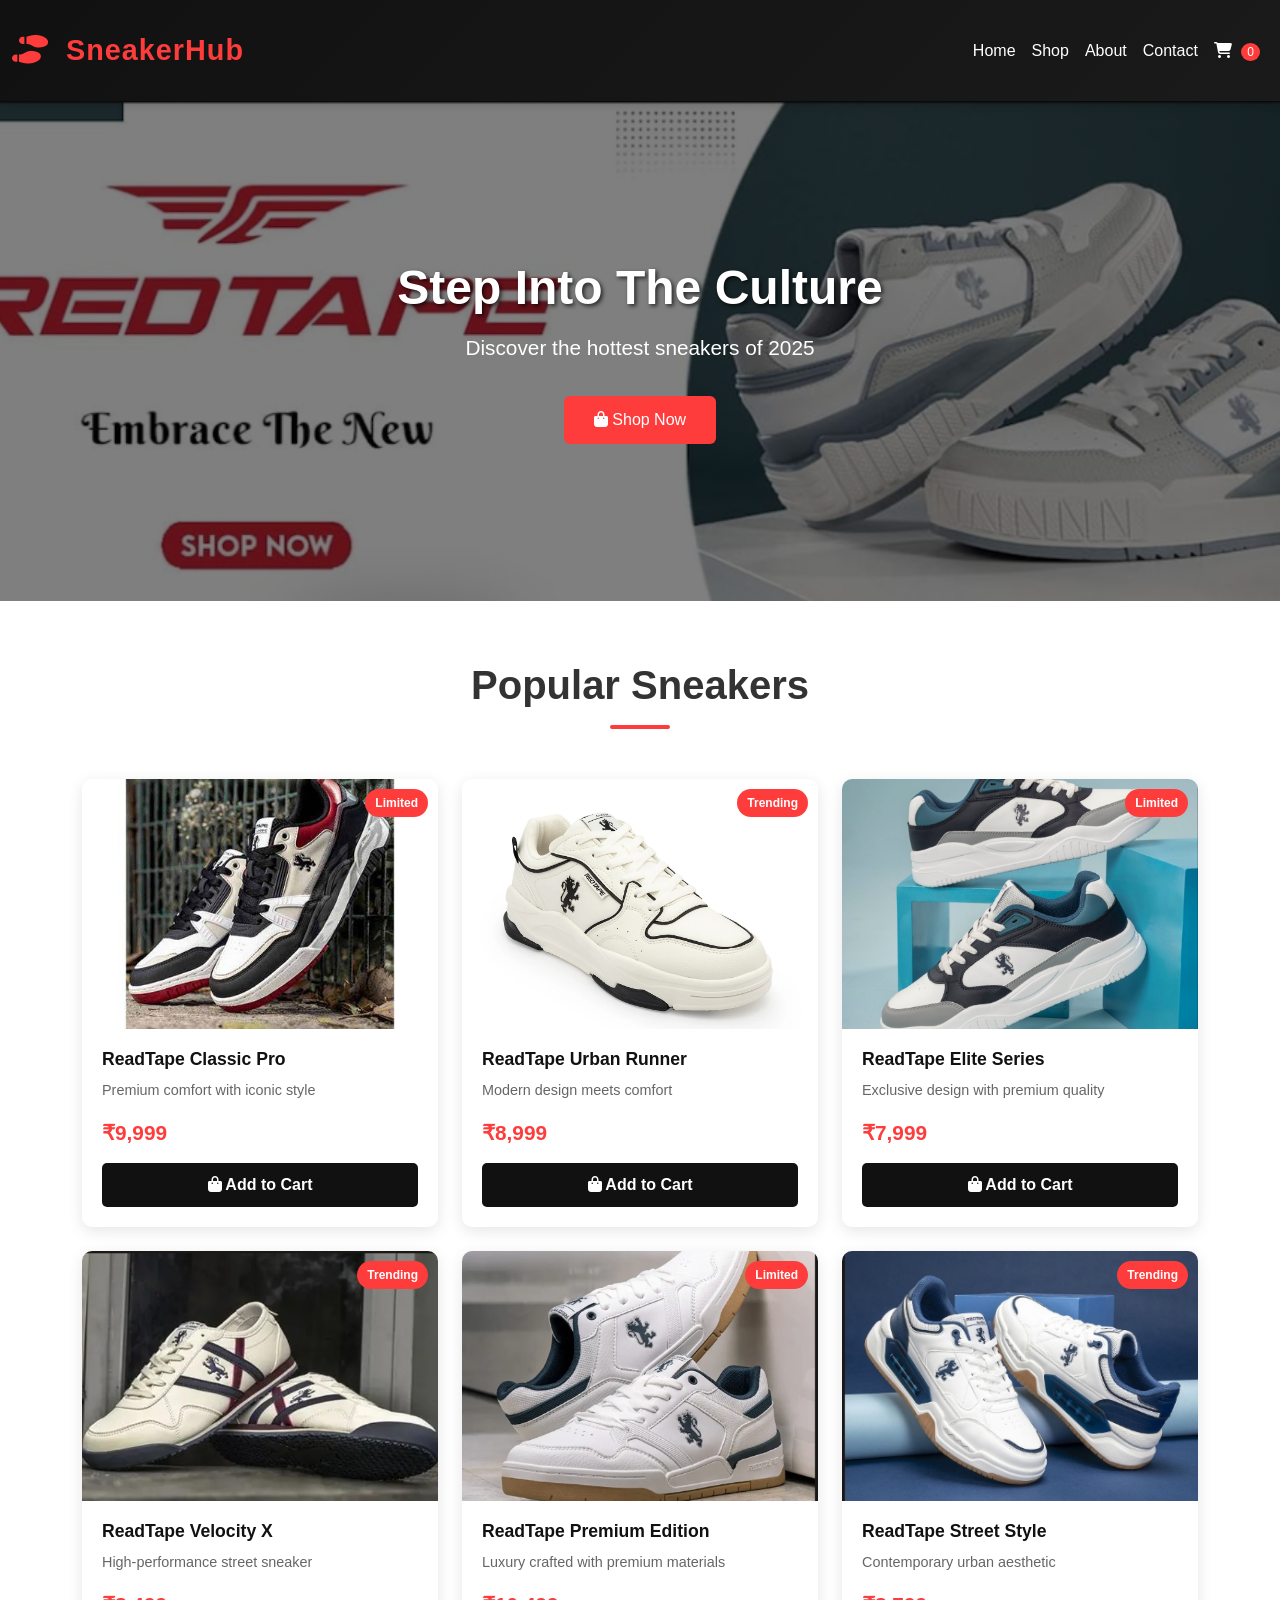
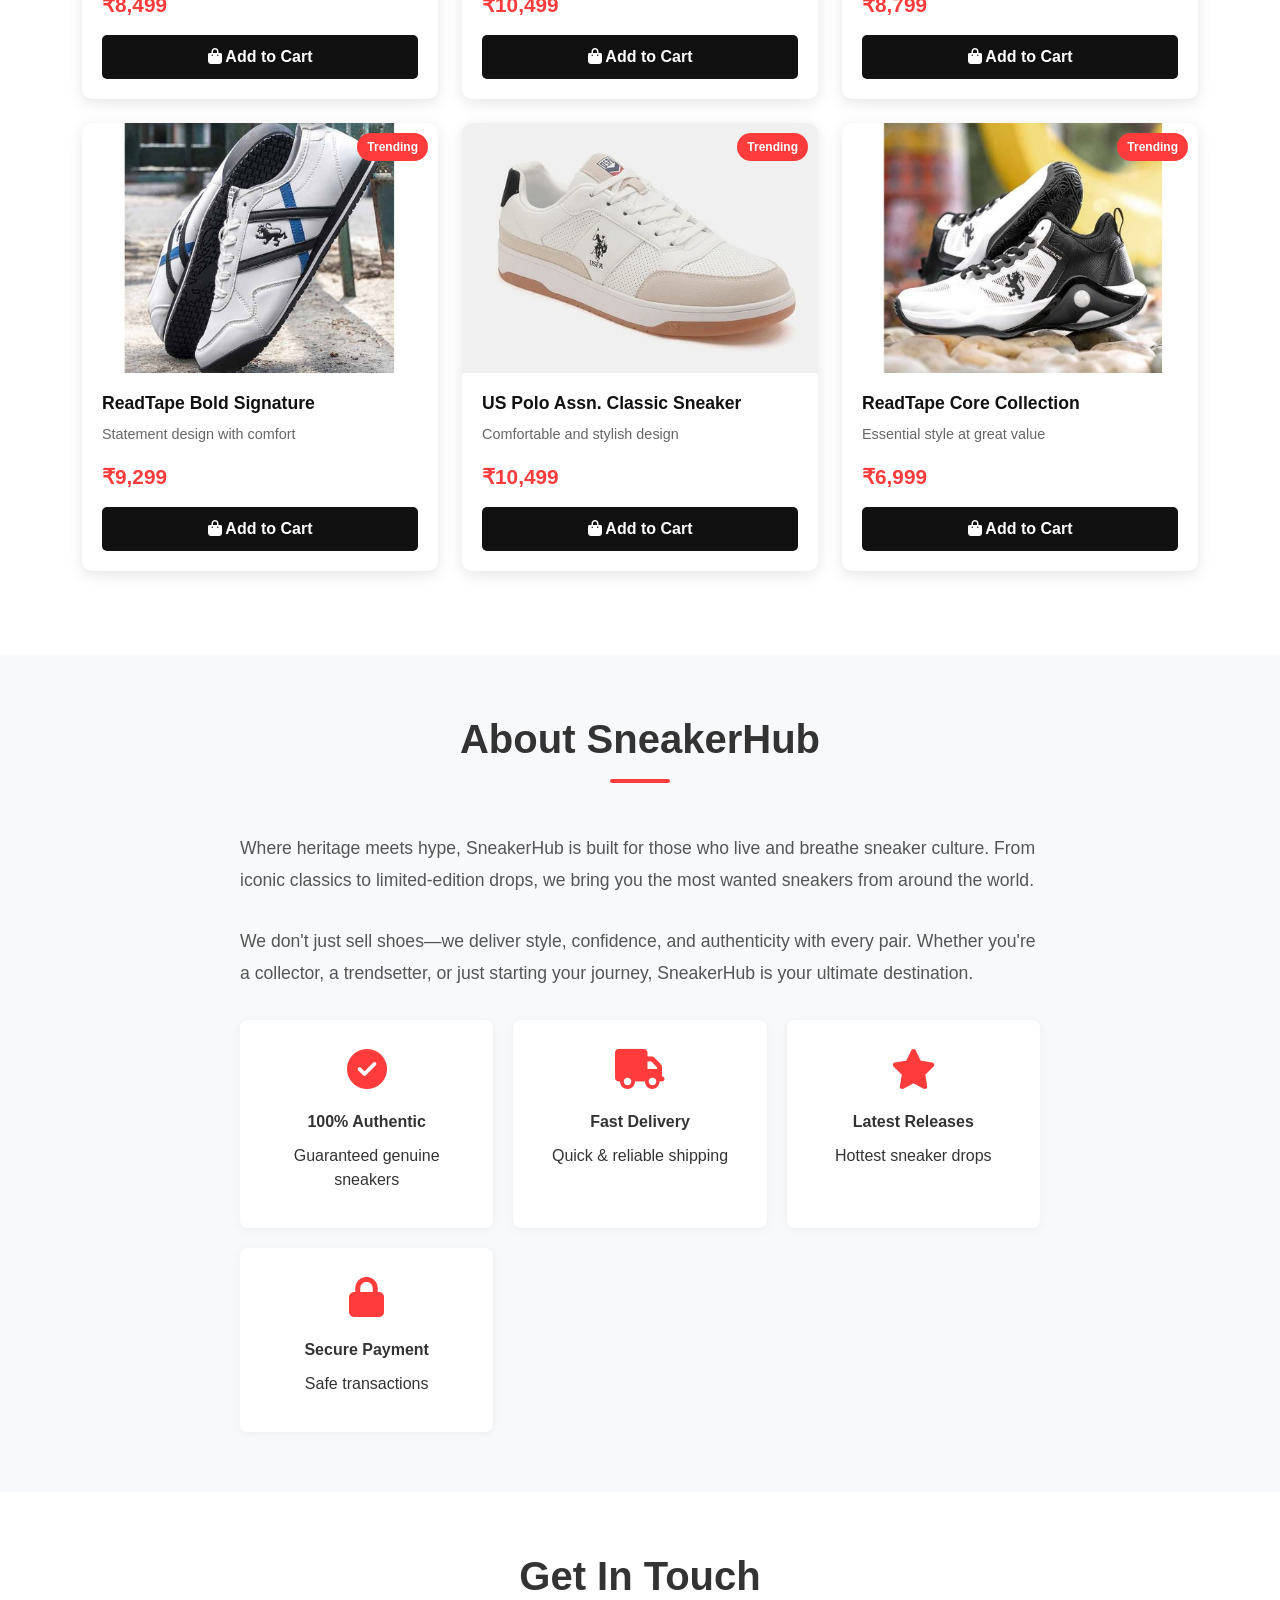
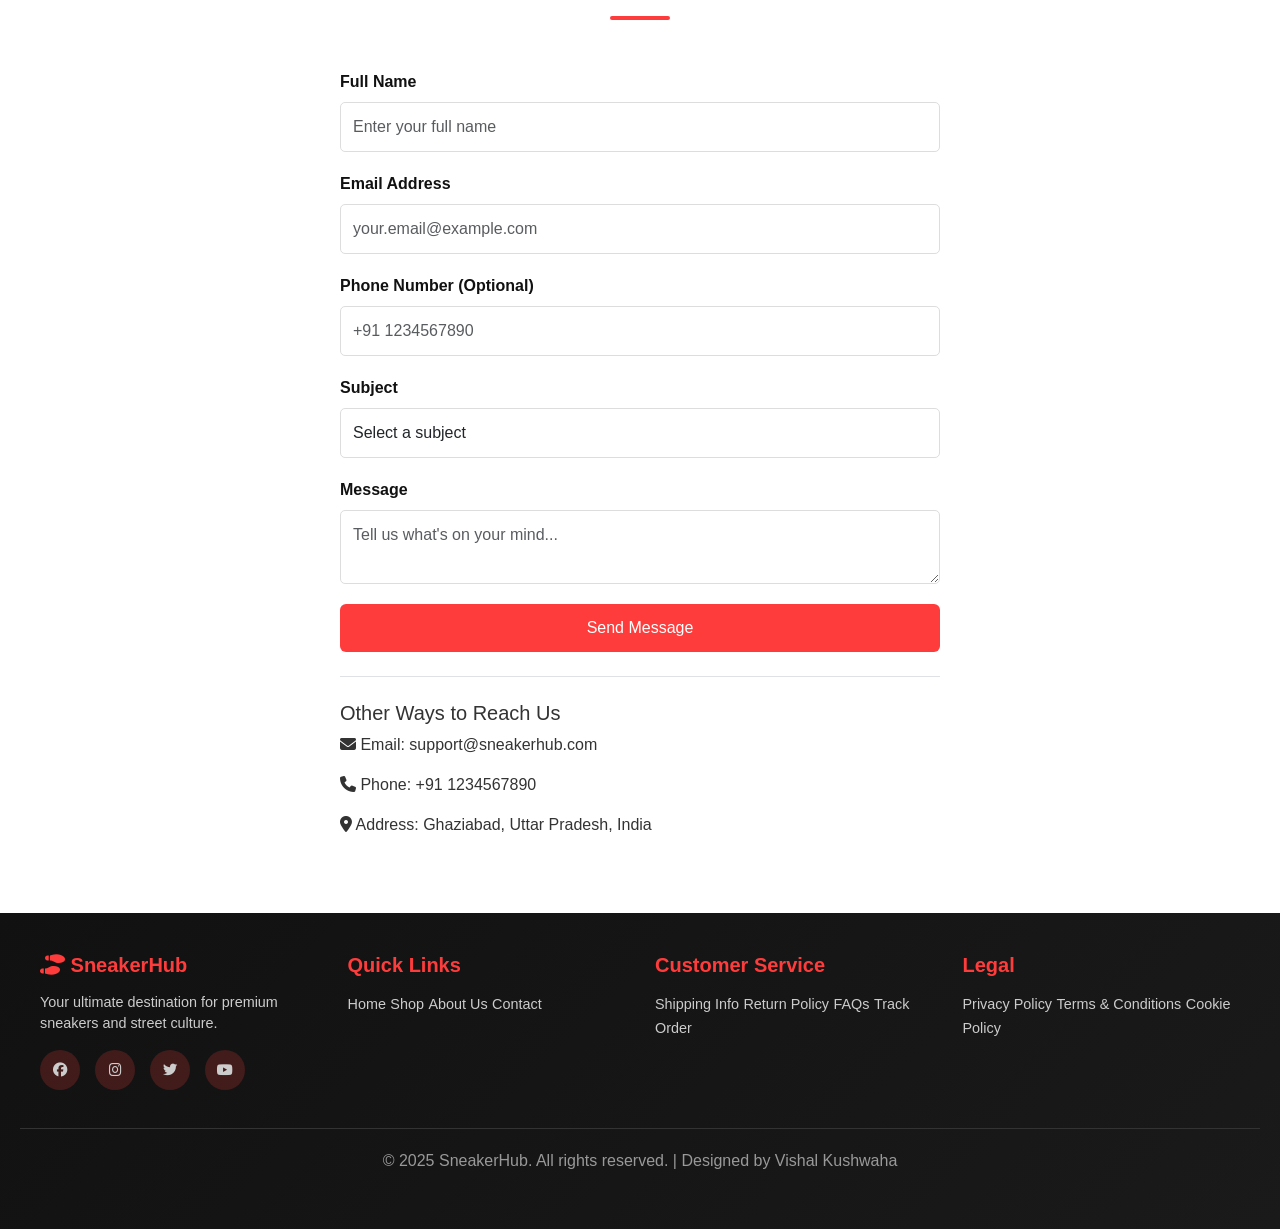
==== index.html @ 8f68afb7 "Move index.html to root for GitHub Pages deployment" ====
<!DOCTYPE html>
<html lang="en">
<head>
  <meta charset="UTF-8">
  <meta name="viewport" content="width=device-width, initial-scale=1.0">
  <title>SneakerHub - Premium Sneaker Store</title>
  
<!-- Bootstrap CSS -->
<link href="https://cdnjs.cloudflare.com/ajax/libs/bootstrap/5.3.0/css/bootstrap.min.css" rel="stylesheet">
<!-- Font Awesome for icons -->
<link href="https://cdnjs.cloudflare.com/ajax/libs/font-awesome/6.4.0/css/all.min.css" rel="stylesheet">
<!-- Custom Styles -->
<link href="css/styles.css" rel="stylesheet"></head>
<body>

<!-- Navigation -->
<header>
  <nav class="navbar navbar-expand-lg navbar-dark container-fluid">
    <div class="container-fluid">
      <a class="navbar-brand" href="#home">
        <i class="fas fa-shoe-prints"></i> SneakerHub
      </a>
      <button class="navbar-toggler" type="button" data-bs-toggle="collapse" data-bs-target="#navbarNav" aria-controls="navbarNav" aria-expanded="false" aria-label="Toggle navigation">
        <span class="navbar-toggler-icon"></span>
      </button>
      <div class="collapse navbar-collapse" id="navbarNav">
        <ul class="navbar-nav ms-auto">
          <li class="nav-item"><a class="nav-link" href="#home">Home</a></li>
          <li class="nav-item"><a class="nav-link" href="#products">Shop</a></li>
          <li class="nav-item"><a class="nav-link" href="#about">About</a></li>
          <li class="nav-item"><a class="nav-link" href="#contact">Contact</a></li>
          <li class="nav-item">
            <a class="nav-link" href="#cart">
              <i class="fas fa-shopping-cart"></i>
              <span class="cart-badge" id="cart-count">0</span>
            </a>
          </li>
        </ul>
      </div>
    </div>
  </nav>
</header>

<!-- Hero Section -->
<section id="home" class="hero">
  <h1>Step Into The Culture</h1>
  <p>Discover the hottest sneakers of 2025</p>
  <a href="#products" class="btn btn-primary">
    <i class="fas fa-shopping-bag"></i> Shop Now
  </a>
</section>

<!-- Products Section -->
<section id="products" class="products">
  <div class="container">
    <h2 class="section-title">Popular Sneakers</h2>
    
    <div class="row" id="products-grid">
      <!-- Products will be loaded here by JavaScript -->
    </div>
  </div>
</section>

<!-- About Section -->
<section id="about" class="about">
  <div class="container">
    <h2 class="section-title">About SneakerHub</h2>
    
    <div class="about-content">
      <p class="about-text">
        Where heritage meets hype, SneakerHub is built for those who live and breathe sneaker culture. 
        From iconic classics to limited-edition drops, we bring you the most wanted sneakers from around the world.
      </p>
      
      <p class="about-text">
        We don't just sell shoes—we deliver style, confidence, and authenticity with every pair. 
        Whether you're a collector, a trendsetter, or just starting your journey, SneakerHub is your ultimate destination.
      </p>

      <div class="about-features">
        <div class="feature-card">
          <div class="feature-icon"><i class="fas fa-check-circle"></i></div>
          <div class="feature-title">100% Authentic</div>
          <p>Guaranteed genuine sneakers</p>
        </div>
        
        <div class="feature-card">
          <div class="feature-icon"><i class="fas fa-truck"></i></div>
          <div class="feature-title">Fast Delivery</div>
          <p>Quick & reliable shipping</p>
        </div>
        
        <div class="feature-card">
          <div class="feature-icon"><i class="fas fa-star"></i></div>
          <div class="feature-title">Latest Releases</div>
          <p>Hottest sneaker drops</p>
        </div>
        
        <div class="feature-card">
          <div class="feature-icon"><i class="fas fa-lock"></i></div>
          <div class="feature-title">Secure Payment</div>
          <p>Safe transactions</p>
        </div>
      </div>
    </div>
  </div>
</section>

<!-- Contact Section -->
<section id="contact" class="contact">
  <div class="container">
    <h2 class="section-title">Get In Touch</h2>
    
    <div class="contact-container">
      <div class="success-message" id="success-message">
        <i class="fas fa-check-circle"></i> Thank you! Your message has been sent successfully. We'll respond within 24 hours.
      </div>

      <form id="contact-form" novalidate>
        <div class="form-group">
          <label for="name" class="form-label">Full Name</label>
          <input 
            type="text" 
            class="form-control" 
            id="name" 
            placeholder="Enter your full name" 
            required>
          <span class="error-message" id="name-error">Please enter a valid name (at least 3 characters)</span>
        </div>

        <div class="form-group">
          <label for="email" class="form-label">Email Address</label>
          <input 
            type="email" 
            class="form-control" 
            id="email" 
            placeholder="your.email@example.com" 
            required>
          <span class="error-message" id="email-error">Please enter a valid email address</span>
        </div>

        <div class="form-group">
          <label for="phone" class="form-label">Phone Number (Optional)</label>
          <input 
            type="tel" 
            class="form-control" 
            id="phone" 
            placeholder="+91 1234567890">
          <span class="error-message" id="phone-error">Please enter a valid phone number</span>
        </div>

        <div class="form-group">
          <label for="subject" class="form-label">Subject</label>
          <select class="form-control" id="subject" required>
            <option value="">Select a subject</option>
            <option value="general">General Inquiry</option>
            <option value="complaint">Complaint</option>
            <option value="feedback">Feedback</option>
            <option value="order">Order Status</option>
            <option value="collaboration">Collaboration</option>
          </select>
          <span class="error-message" id="subject-error">Please select a subject</span>
        </div>

        <div class="form-group">
          <label for="message" class="form-label">Message</label>
          <textarea 
            class="form-control form-textarea" 
            id="message" 
            placeholder="Tell us what's on your mind..." 
            required></textarea>
          <span class="error-message" id="message-error">Message must be at least 10 characters</span>
        </div>

        <button type="submit" class="btn btn-primary w-100">
          <span id="submit-text">Send Message</span>
          <span class="spinner" id="submit-spinner"></span>
        </button>
      </form>

      <div class="mt-4 pt-4 border-top">
        <h5>Other Ways to Reach Us</h5>
        <p><i class="fas fa-envelope"></i> Email: support@sneakerhub.com</p>
        <p><i class="fas fa-phone"></i> Phone: +91 1234567890</p>
        <p><i class="fas fa-map-marker-alt"></i> Address: Ghaziabad, Uttar Pradesh, India</p>
      </div>
    </div>
  </div>
</section>

<!-- Footer -->
<footer>
  <div class="footer-content">
    <div class="footer-section">
      <h5><i class="fas fa-shoe-prints"></i> SneakerHub</h5>
      <p>Your ultimate destination for premium sneakers and street culture.</p>
      <div class="social-links">
        <a href="https://facebook.com" target="_blank" title="Facebook"><i class="fab fa-facebook"></i></a>
        <a href="https://instagram.com" target="_blank" title="Instagram"><i class="fab fa-instagram"></i></a>
        <a href="https://twitter.com" target="_blank" title="Twitter"><i class="fab fa-twitter"></i></a>
        <a href="https://youtube.com" target="_blank" title="YouTube"><i class="fab fa-youtube"></i></a>
      </div>
    </div>

    <div class="footer-section">
      <h5>Quick Links</h5>
      <a href="#home">Home</a>
      <a href="#products">Shop</a>
      <a href="#about">About Us</a>
      <a href="#contact">Contact</a>
    </div>

    <div class="footer-section">
      <h5>Customer Service</h5>
      <a href="#">Shipping Info</a>
      <a href="#">Return Policy</a>
      <a href="#">FAQs</a>
      <a href="#">Track Order</a>
    </div>

    <div class="footer-section">
      <h5>Legal</h5>
      <a href="#">Privacy Policy</a>
      <a href="#">Terms & Conditions</a>
      <a href="#">Cookie Policy</a>
    </div>
  </div>

  <div class="footer-bottom">
    <p>&copy; 2025 SneakerHub. All rights reserved. | Designed by Vishal Kushwaha</p>
  </div>
</footer>

<!-- Scripts -->
<script src="https://cdnjs.cloudflare.com/ajax/libs/bootstrap/5.3.0/js/bootstrap.bundle.min.js"></script>
<script src="javascript/script.js"></script>

</body>
</html>
---- css/styles.css ----
* {
  margin: 0;
  padding: 0;
  box-sizing: border-box;
}

body {
  font-family: 'Segoe UI', Tahoma, Geneva, Verdana, sans-serif;
  background-color: #f8f9fa;
  color: #333;
}

/* Header & Navigation */
header {
  background: linear-gradient(135deg, #111 0%, #1a1a1a 100%);
  color: white;
  padding: 1rem 0;
  position: sticky;
  top: 0;
  z-index: 1000;
  box-shadow: 0 2px 10px rgba(0, 0, 0, 0.2);
}

.navbar-brand {
  font-size: 1.8rem;
  font-weight: bold;
  color: #ff3c3c !important;
  letter-spacing: 1px;
}

.navbar-brand i {
  margin-right: 0.5rem;
}

nav a {
  color: white !important;
  transition: all 0.3s ease;
  font-weight: 500;
  position: relative;
}

nav a:hover {
  color: #ff3c3c !important;
}

nav a::after {
  content: '';
  position: absolute;
  bottom: -5px;
  left: 0;
  width: 0;
  height: 2px;
  background: #ff3c3c;
  transition: width 0.3s ease;
}

nav a:hover::after {
  width: 100%;
}

.cart-badge {
  background: #ff3c3c;
  color: white;
  border-radius: 50%;
  padding: 2px 6px;
  font-size: 0.75rem;
  margin-left: 5px;
}

/* Hero Section */
.hero {
  background: linear-gradient(rgba(0, 0, 0, 0.5), rgba(0, 0, 0, 0.5)), 
  
              url('../cover.jpeg') center/cover;
  color: white;
  padding: 100px 20px;
  text-align: center;
  min-height: 500px;
  display: flex;
  flex-direction: column;
  justify-content: center;
  align-items: center;
}

.hero h1 {
  font-size: 3rem;
  font-weight: bold;
  margin-bottom: 1rem;
  text-shadow: 2px 2px 4px rgba(0, 0, 0, 0.7);
  animation: slideDown 0.8s ease;
}

.hero p {
  font-size: 1.3rem;
  margin-bottom: 2rem;
  animation: slideUp 0.8s ease;
}

.btn-primary {
  background: #ff3c3c !important;
  border: none !important;
  padding: 12px 30px !important;
  font-size: 1rem !important;
  transition: all 0.3s ease !important;
}

.btn-primary:hover {
  background: #d32f2f !important;
  transform: translateY(-3px);
  box-shadow: 0 5px 20px rgba(255, 60, 60, 0.4);
}

@keyframes slideDown {
  from { opacity: 0; transform: translateY(-20px); }
  to { opacity: 1; transform: translateY(0); }
}

@keyframes slideUp {
  from { opacity: 0; transform: translateY(20px); }
  to { opacity: 1; transform: translateY(0); }
}

/* Products Section */
.products {
  padding: 60px 20px;
  background: white;
}

.section-title {
  font-size: 2.5rem;
  font-weight: bold;
  text-align: center;
  margin-bottom: 50px;
  position: relative;
  padding-bottom: 20px;
}

.section-title::after {
  content: '';
  position: absolute;
  bottom: 0;
  left: 50%;
  transform: translateX(-50%);
  width: 60px;
  height: 4px;
  background: #ff3c3c;
  border-radius: 2px;
}

.product-card {
  background: white;
  border-radius: 10px;
  overflow: hidden;
  box-shadow: 0 4px 15px rgba(0, 0, 0, 0.1);
  transition: all 0.3s ease;
  height: 100%;
}

.product-card:hover {
  transform: translateY(-10px);
  box-shadow: 0 10px 30px rgba(0, 0, 0, 0.2);
}

.product-image {
  width: 100%;
  height: 250px;
  object-fit: cover;
  position: relative;
  overflow: hidden;
}

.product-image:hover {
  transform: scale(1.1);
}

.product-badge {
  position: absolute;
  top: 10px;
  right: 10px;
  background: #ff3c3c;
  color: white;
  padding: 5px 10px;
  border-radius: 20px;
  font-size: 0.75rem;
  font-weight: bold;
}

.product-body {
  padding: 20px;
}

.product-title {
  font-size: 1.1rem;
  font-weight: bold;
  margin-bottom: 10px;
  color: #111;
}

.product-description {
  color: #666;
  font-size: 0.9rem;
  margin-bottom: 15px;
}

.product-price {
  font-size: 1.3rem;
  font-weight: bold;
  color: #ff3c3c;
  margin-bottom: 15px;
}

.product-button {
  width: 100%;
  background: #111;
  color: white;
  border: none;
  padding: 10px;
  border-radius: 5px;
  cursor: pointer;
  transition: all 0.3s ease;
  font-weight: bold;
}

.product-button:hover {
  background: #ff3c3c;
  transform: scale(1.05);
}

/* About Section */
.about {
  padding: 60px 20px;
  background: #f8f9fa;
}

.about-content {
  max-width: 800px;
  margin: 0 auto;
}

.about-text {
  font-size: 1.1rem;
  line-height: 1.8;
  color: #555;
  margin-bottom: 30px;
}

.about-features {
  display: grid;
  grid-template-columns: repeat(auto-fit, minmax(250px, 1fr));
  gap: 20px;
  margin-top: 30px;
}

.feature-card {
  background: white;
  padding: 20px;
  border-radius: 8px;
  text-align: center;
  box-shadow: 0 2px 10px rgba(0, 0, 0, 0.05);
}

.feature-icon {
  font-size: 2.5rem;
  color: #ff3c3c;
  margin-bottom: 10px;
}

.feature-title {
  font-weight: bold;
  margin-bottom: 10px;
}

/* Contact Section */
.contact {
  padding: 60px 20px;
  background: white;
}

.contact-container {
  max-width: 600px;
  margin: 0 auto;
}

.form-group {
  margin-bottom: 20px;
}

.form-label {
  font-weight: 600;
  margin-bottom: 8px;
  color: #111;
}

.form-control {
  padding: 12px;
  border: 1px solid #ddd;
  border-radius: 5px;
  font-size: 1rem;
  transition: all 0.3s ease;
}

.form-control:focus {
  border-color: #ff3c3c;
  box-shadow: 0 0 0 0.2rem rgba(255, 60, 60, 0.25);
}

.form-textarea {
  resize: vertical;
  min-height: 120px;
}

.error-message {
  color: #dc3545;
  font-size: 0.85rem;
  margin-top: 5px;
  display: none;
}

.error-message.show {
  display: block;
}

.form-control.is-invalid {
  border-color: #dc3545;
}

.success-message {
  background: #d4edda;
  color: #155724;
  padding: 15px;
  border-radius: 5px;
  margin-bottom: 20px;
  display: none;
  border: 1px solid #c3e6cb;
}

.success-message.show {
  display: block;
  animation: slideUp 0.5s ease;
}

/* Footer */
footer {
  background: linear-gradient(135deg, #111 0%, #1a1a1a 100%);
  color: white;
  padding: 40px 20px;
}

.footer-content {
  display: grid;
  grid-template-columns: repeat(auto-fit, minmax(250px, 1fr));
  gap: 30px;
  max-width: 1200px;
  margin: 0 auto;
  margin-bottom: 30px;
}

.footer-section h5 {
  font-weight: bold;
  margin-bottom: 15px;
  color: #ff3c3c;
}

.footer-section p,
.footer-section a {
  color: #ccc;
  font-size: 0.9rem;
  margin-bottom: 8px;
  text-decoration: none;
  transition: color 0.3s ease;
}

.footer-section a:hover {
  color: #ff3c3c;
}

.social-links {
  display: flex;
  gap: 15px;
  margin-top: 15px;
}

.social-links a {
  width: 40px;
  height: 40px;
  background: rgba(255, 60, 60, 0.2);
  border-radius: 50%;
  display: flex;
  align-items: center;
  justify-content: center;
  transition: all 0.3s ease;
}

.social-links a:hover {
  background: #ff3c3c;
  transform: translateY(-5px);
}

.footer-bottom {
  text-align: center;
  border-top: 1px solid #333;
  padding-top: 20px;
  color: #999;
}

/* Loading Animation */
.spinner {
  display: none;
  width: 20px;
  height: 20px;
  border: 3px solid rgba(255, 255, 255, 0.3);
  border-radius: 50%;
  border-top-color: white;
  animation: spin 0.8s linear infinite;
}

@keyframes spin {
  to { transform: rotate(360deg); }
}

.spinner.show {
  display: inline-block;
}

/* Responsive */
@media (max-width: 768px) {
  .hero h1 {
    font-size: 2rem;
  }

  .hero p {
    font-size: 1rem;
  }

  .section-title {
    font-size: 1.8rem;
  }

  .navbar-nav {
    text-align: center;
  }

  .about-features {
    grid-template-columns: 1fr;
  }

  .footer-content {
    grid-template-columns: 1fr;
  }
}

/* Toast Notification */
.toast-notification {
  position: fixed;
  top: 20px;
  right: 20px;
  background: #28a745;
  color: white;
  padding: 15px 20px;
  border-radius: 5px;
  box-shadow: 0 4px 15px rgba(0, 0, 0, 0.2);
  z-index: 2000;
  animation: slideInRight 0.3s ease;
  max-width: 300px;
}

.toast-notification.error {
  background: #dc3545;
}

@keyframes slideInRight {
  from { transform: translateX(400px); opacity: 0; }
  to { transform: translateX(0); opacity: 1; }
}
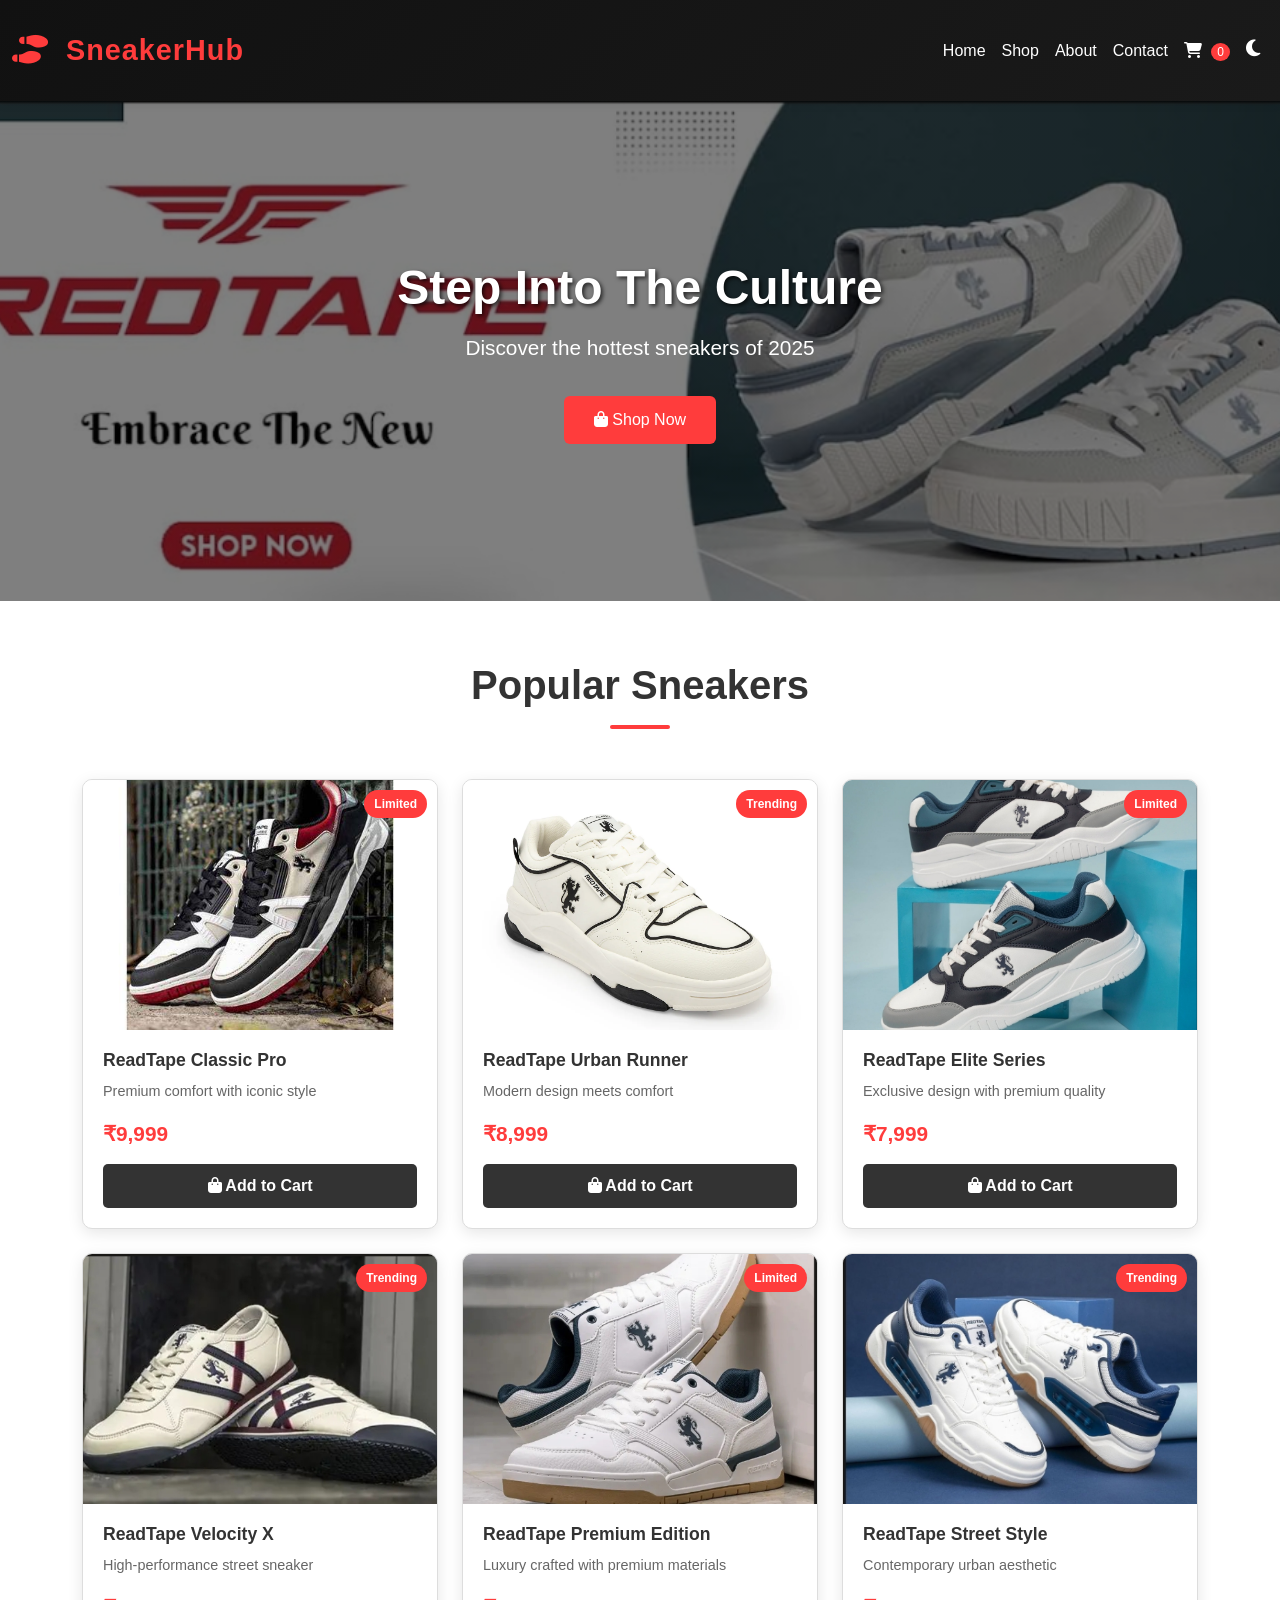
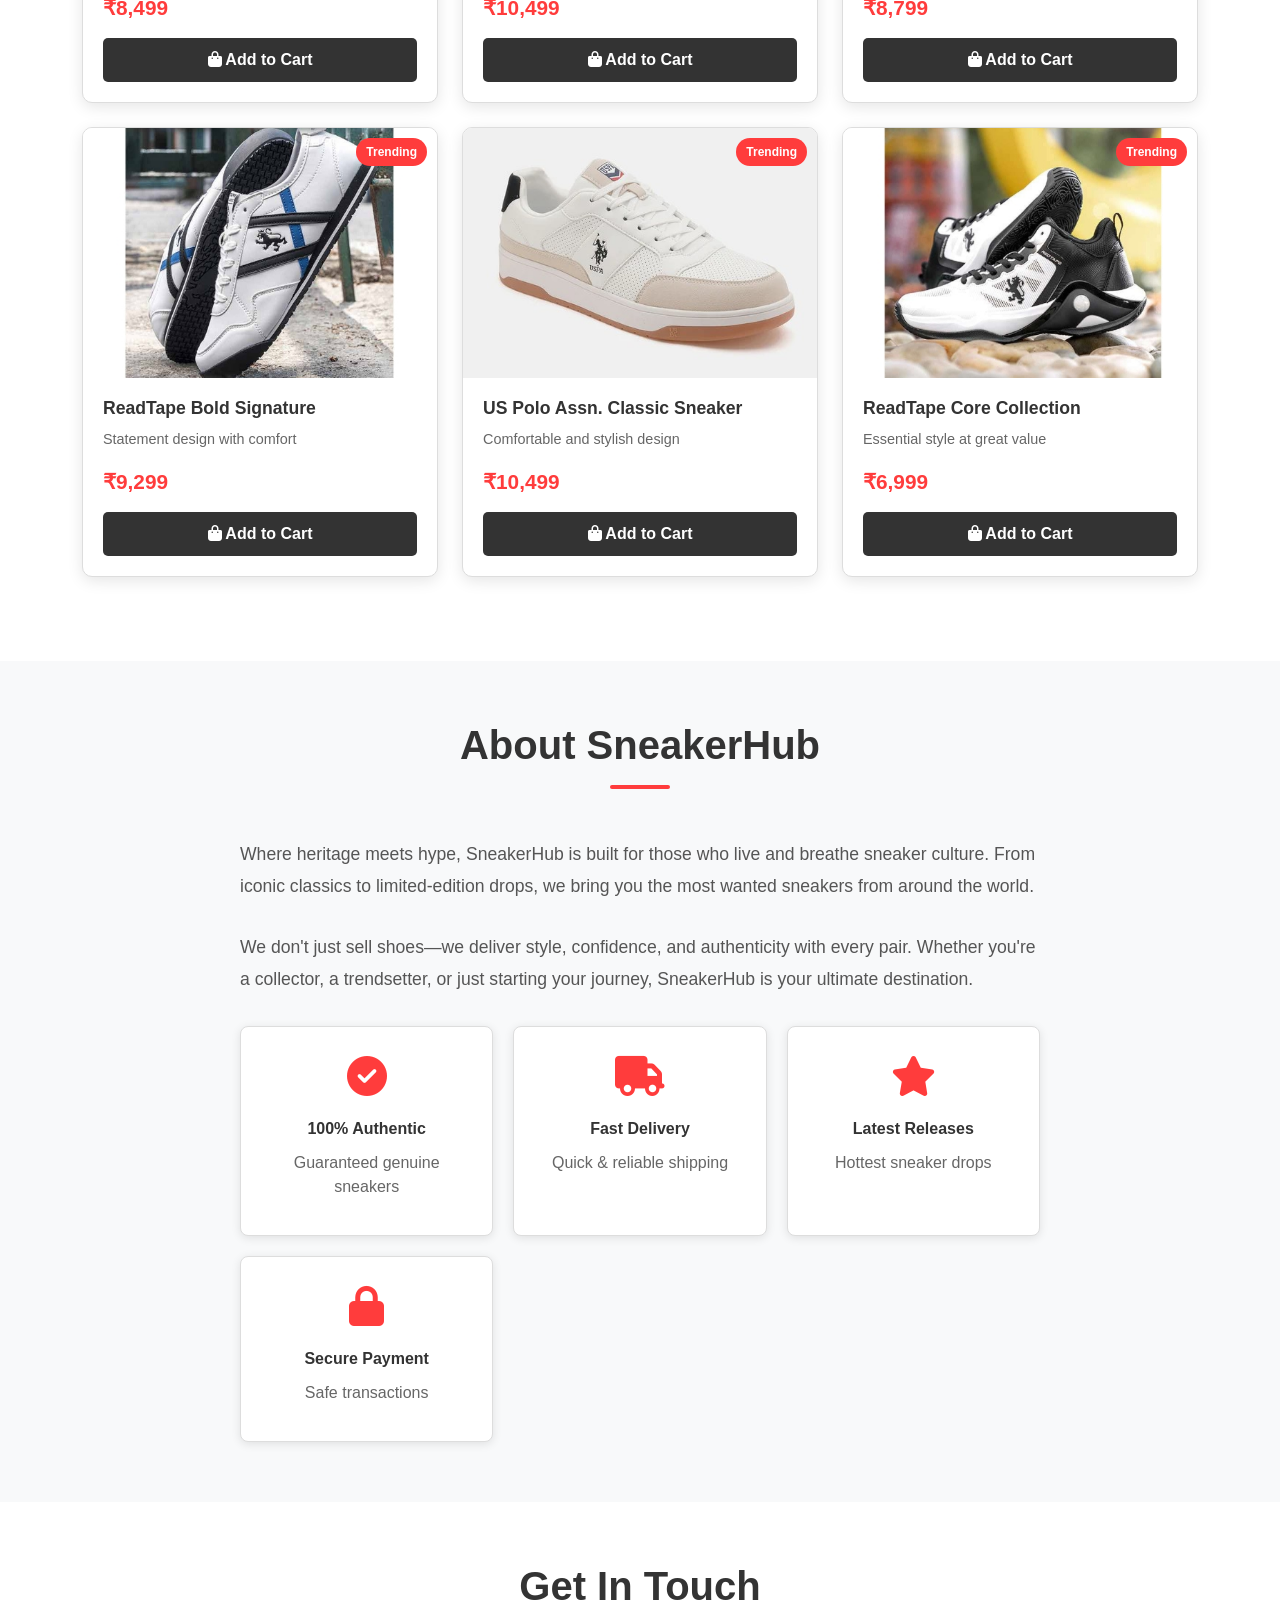
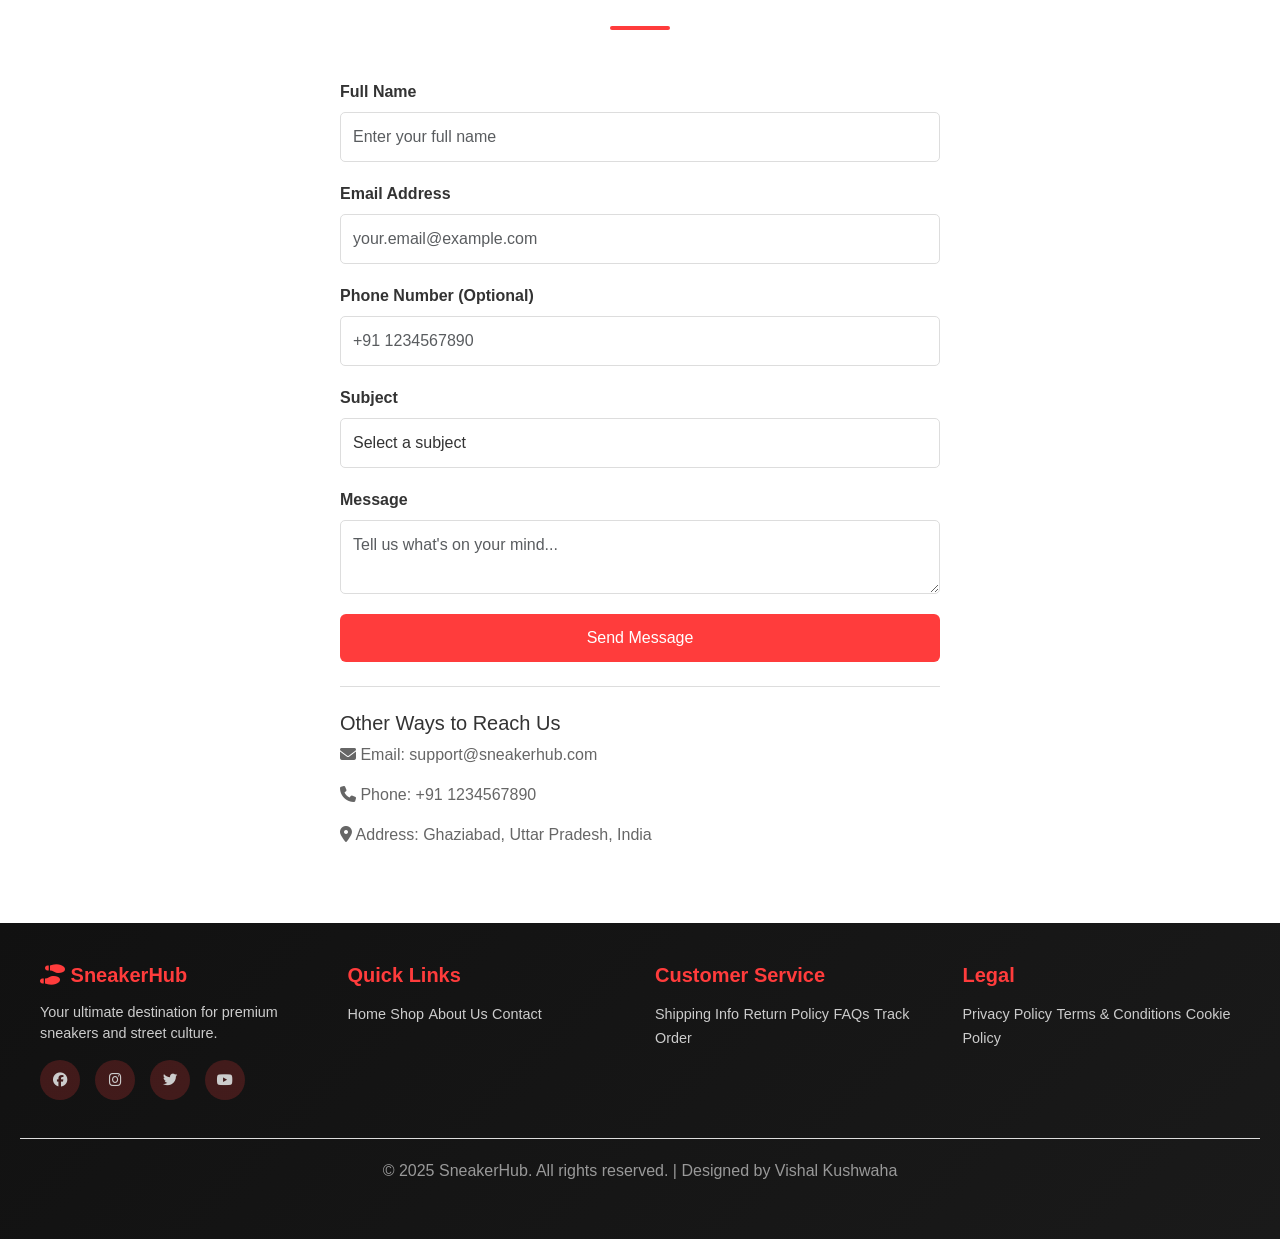
==== commit ab7a100b: "add darkmode" ====
--- a/index.html
+++ b/index.html
@@ -35,6 +35,11 @@
               <span class="cart-badge" id="cart-count">0</span>
             </a>
           </li>
+          <li class="nav-item">
+            <button class="nav-link dark-mode-toggle" id="dark-mode-toggle" title="Toggle dark mode">
+              <i class="fas fa-moon"></i>
+            </button>
+          </li>
         </ul>
       </div>
     </div>
--- a/css/styles.css
+++ b/css/styles.css
@@ -1,3 +1,51 @@
+/* ============================================================================
+   CSS VARIABLES FOR THEMING
+   ============================================================================ */
+
+:root {
+  /* Light Mode Colors */
+  --bg-primary: #f8f9fa;
+  --bg-secondary: #ffffff;
+  --text-primary: #333333;
+  --text-secondary: #666666;
+  --text-tertiary: #555555;
+  --border-color: #ddd;
+  --shadow-color: rgba(0, 0, 0, 0.1);
+  --shadow-color-dark: rgba(0, 0, 0, 0.2);
+  --header-bg: linear-gradient(135deg, #111 0%, #1a1a1a 100%);
+  --accent-color: #ff3c3c;
+  --accent-dark: #d32f2f;
+  --form-bg: #ffffff;
+  --form-border: #ddd;
+  --error-bg: #d4edda;
+  --error-text: #155724;
+  --error-border: #c3e6cb;
+  --success-bg: #28a745;
+  --ccc-color: #ccc;
+}
+
+/* Dark Mode Colors */
+body.dark-mode {
+  --bg-primary: #1a1a1a;
+  --bg-secondary: #242424;
+  --text-primary: #e0e0e0;
+  --text-secondary: #b0b0b0;
+  --text-tertiary: #a0a0a0;
+  --border-color: #404040;
+  --shadow-color: rgba(0, 0, 0, 0.3);
+  --shadow-color-dark: rgba(0, 0, 0, 0.5);
+  --header-bg: linear-gradient(135deg, #0d0d0d 0%, #1a1a1a 100%);
+  --accent-color: #ff5252;
+  --accent-dark: #ff7070;
+  --form-bg: #2a2a2a;
+  --form-border: #404040;
+  --error-bg: #1e4620;
+  --error-text: #a8d5a8;
+  --error-border: #2d5c2d;
+  --success-bg: #2a6a2a;
+  --ccc-color: #666;
+}
+
 * {
   margin: 0;
   padding: 0;
@@ -6,25 +54,30 @@
 
 body {
   font-family: 'Segoe UI', Tahoma, Geneva, Verdana, sans-serif;
-  background-color: #f8f9fa;
-  color: #333;
-}
-
-/* Header & Navigation */
+  background-color: var(--bg-primary);
+  color: var(--text-primary);
+  transition: background-color 0.3s ease, color 0.3s ease;
+}
+
+/* ============================================================================
+   HEADER & NAVIGATION
+   ============================================================================ */
+
 header {
-  background: linear-gradient(135deg, #111 0%, #1a1a1a 100%);
+  background: var(--header-bg);
   color: white;
   padding: 1rem 0;
   position: sticky;
   top: 0;
   z-index: 1000;
-  box-shadow: 0 2px 10px rgba(0, 0, 0, 0.2);
+  box-shadow: 0 2px 10px var(--shadow-color);
+  transition: background 0.3s ease, box-shadow 0.3s ease;
 }
 
 .navbar-brand {
   font-size: 1.8rem;
   font-weight: bold;
-  color: #ff3c3c !important;
+  color: var(--accent-color) !important;
   letter-spacing: 1px;
 }
 
@@ -40,7 +93,7 @@
 }
 
 nav a:hover {
-  color: #ff3c3c !important;
+  color: var(--accent-color) !important;
 }
 
 nav a::after {
@@ -50,7 +103,7 @@
   left: 0;
   width: 0;
   height: 2px;
-  background: #ff3c3c;
+  background: var(--accent-color);
   transition: width 0.3s ease;
 }
 
@@ -59,7 +112,7 @@
 }
 
 .cart-badge {
-  background: #ff3c3c;
+  background: var(--accent-color);
   color: white;
   border-radius: 50%;
   padding: 2px 6px;
@@ -67,11 +120,40 @@
   margin-left: 5px;
 }
 
-/* Hero Section */
+/* Dark Mode Toggle Button */
+.dark-mode-toggle {
+  background: none;
+  border: none;
+  color: white !important;
+  padding: 0.5rem 1rem;
+  cursor: pointer;
+  font-size: 1.2rem;
+  transition: all 0.3s ease;
+  display: flex;
+  align-items: center;
+  justify-content: center;
+}
+
+.dark-mode-toggle:hover {
+  color: var(--accent-color) !important;
+}
+
+.dark-mode-toggle i {
+  transition: transform 0.3s ease;
+}
+
+body.dark-mode .dark-mode-toggle i {
+  transform: rotate(180deg);
+}
+
+/* ============================================================================
+   HERO SECTION
+   ============================================================================ */
+
 .hero {
-  background: linear-gradient(rgba(0, 0, 0, 0.5), rgba(0, 0, 0, 0.5)), 
-  
-              url('../cover.jpeg') center/cover;
+  background:
+    linear-gradient(rgba(0, 0, 0, 0.5), rgba(0, 0, 0, 0.5)),
+    url("../Assets/ProductIMG/cover.jpeg") center/cover no-repeat;
   color: white;
   padding: 100px 20px;
   text-align: center;
@@ -80,6 +162,7 @@
   flex-direction: column;
   justify-content: center;
   align-items: center;
+  transition: all 0.3s ease;
 }
 
 .hero h1 {
@@ -97,7 +180,7 @@
 }
 
 .btn-primary {
-  background: #ff3c3c !important;
+  background: var(--accent-color) !important;
   border: none !important;
   padding: 12px 30px !important;
   font-size: 1rem !important;
@@ -105,7 +188,7 @@
 }
 
 .btn-primary:hover {
-  background: #d32f2f !important;
+  background: var(--accent-dark) !important;
   transform: translateY(-3px);
   box-shadow: 0 5px 20px rgba(255, 60, 60, 0.4);
 }
@@ -120,10 +203,14 @@
   to { opacity: 1; transform: translateY(0); }
 }
 
-/* Products Section */
+/* ============================================================================
+   PRODUCTS SECTION
+   ============================================================================ */
+
 .products {
   padding: 60px 20px;
-  background: white;
+  background: var(--bg-secondary);
+  transition: background-color 0.3s ease;
 }
 
 .section-title {
@@ -133,6 +220,8 @@
   margin-bottom: 50px;
   position: relative;
   padding-bottom: 20px;
+  color: var(--text-primary);
+  transition: color 0.3s ease;
 }
 
 .section-title::after {
@@ -143,22 +232,23 @@
   transform: translateX(-50%);
   width: 60px;
   height: 4px;
-  background: #ff3c3c;
+  background: var(--accent-color);
   border-radius: 2px;
 }
 
 .product-card {
-  background: white;
+  background: var(--bg-secondary);
   border-radius: 10px;
   overflow: hidden;
-  box-shadow: 0 4px 15px rgba(0, 0, 0, 0.1);
+  box-shadow: 0 4px 15px var(--shadow-color);
   transition: all 0.3s ease;
   height: 100%;
+  border: 1px solid var(--border-color);
 }
 
 .product-card:hover {
   transform: translateY(-10px);
-  box-shadow: 0 10px 30px rgba(0, 0, 0, 0.2);
+  box-shadow: 0 10px 30px var(--shadow-color-dark);
 }
 
 .product-image {
@@ -167,6 +257,7 @@
   object-fit: cover;
   position: relative;
   overflow: hidden;
+  transition: transform 0.3s ease;
 }
 
 .product-image:hover {
@@ -177,7 +268,7 @@
   position: absolute;
   top: 10px;
   right: 10px;
-  background: #ff3c3c;
+  background: var(--accent-color);
   color: white;
   padding: 5px 10px;
   border-radius: 20px;
@@ -193,26 +284,29 @@
   font-size: 1.1rem;
   font-weight: bold;
   margin-bottom: 10px;
-  color: #111;
+  color: var(--text-primary);
+  transition: color 0.3s ease;
 }
 
 .product-description {
-  color: #666;
+  color: var(--text-secondary);
   font-size: 0.9rem;
   margin-bottom: 15px;
+  transition: color 0.3s ease;
 }
 
 .product-price {
   font-size: 1.3rem;
   font-weight: bold;
-  color: #ff3c3c;
+  color: var(--accent-color);
   margin-bottom: 15px;
+  transition: color 0.3s ease;
 }
 
 .product-button {
   width: 100%;
-  background: #111;
-  color: white;
+  background: var(--text-primary);
+  color: var(--bg-secondary);
   border: none;
   padding: 10px;
   border-radius: 5px;
@@ -222,14 +316,19 @@
 }
 
 .product-button:hover {
-  background: #ff3c3c;
+  background: var(--accent-color);
+  color: white;
   transform: scale(1.05);
 }
 
-/* About Section */
+/* ============================================================================
+   ABOUT SECTION
+   ============================================================================ */
+
 .about {
   padding: 60px 20px;
-  background: #f8f9fa;
+  background: var(--bg-primary);
+  transition: background-color 0.3s ease;
 }
 
 .about-content {
@@ -240,8 +339,9 @@
 .about-text {
   font-size: 1.1rem;
   line-height: 1.8;
-  color: #555;
+  color: var(--text-tertiary);
   margin-bottom: 30px;
+  transition: color 0.3s ease;
 }
 
 .about-features {
@@ -252,28 +352,47 @@
 }
 
 .feature-card {
-  background: white;
+  background: var(--bg-secondary);
   padding: 20px;
   border-radius: 8px;
   text-align: center;
-  box-shadow: 0 2px 10px rgba(0, 0, 0, 0.05);
+  box-shadow: 0 2px 10px var(--shadow-color);
+  transition: all 0.3s ease;
+  border: 1px solid var(--border-color);
+}
+
+.feature-card:hover {
+  transform: translateY(-5px);
+  box-shadow: 0 5px 20px var(--shadow-color-dark);
 }
 
 .feature-icon {
   font-size: 2.5rem;
-  color: #ff3c3c;
+  color: var(--accent-color);
   margin-bottom: 10px;
+  transition: color 0.3s ease;
 }
 
 .feature-title {
   font-weight: bold;
   margin-bottom: 10px;
-}
-
-/* Contact Section */
+  color: var(--text-primary);
+  transition: color 0.3s ease;
+}
+
+.feature-card p {
+  color: var(--text-secondary);
+  transition: color 0.3s ease;
+}
+
+/* ============================================================================
+   CONTACT SECTION
+   ============================================================================ */
+
 .contact {
   padding: 60px 20px;
-  background: white;
+  background: var(--bg-secondary);
+  transition: background-color 0.3s ease;
 }
 
 .contact-container {
@@ -288,20 +407,25 @@
 .form-label {
   font-weight: 600;
   margin-bottom: 8px;
-  color: #111;
+  color: var(--text-primary);
+  transition: color 0.3s ease;
 }
 
 .form-control {
   padding: 12px;
-  border: 1px solid #ddd;
+  border: 1px solid var(--form-border);
   border-radius: 5px;
   font-size: 1rem;
   transition: all 0.3s ease;
+  background: var(--form-bg);
+  color: var(--text-primary);
 }
 
 .form-control:focus {
-  border-color: #ff3c3c;
+  border-color: var(--accent-color);
   box-shadow: 0 0 0 0.2rem rgba(255, 60, 60, 0.25);
+  background: var(--form-bg);
+  color: var(--text-primary);
 }
 
 .form-textarea {
@@ -325,13 +449,14 @@
 }
 
 .success-message {
-  background: #d4edda;
-  color: #155724;
+  background: var(--error-bg);
+  color: var(--error-text);
   padding: 15px;
   border-radius: 5px;
   margin-bottom: 20px;
   display: none;
-  border: 1px solid #c3e6cb;
+  border: 1px solid var(--error-border);
+  transition: all 0.3s ease;
 }
 
 .success-message.show {
@@ -339,11 +464,30 @@
   animation: slideUp 0.5s ease;
 }
 
-/* Footer */
+.contact h5 {
+  color: var(--text-primary);
+  transition: color 0.3s ease;
+}
+
+.contact p {
+  color: var(--text-secondary);
+  transition: color 0.3s ease;
+}
+
+.border-top {
+  border-color: var(--border-color) !important;
+  transition: border-color 0.3s ease;
+}
+
+/* ============================================================================
+   FOOTER
+   ============================================================================ */
+
 footer {
-  background: linear-gradient(135deg, #111 0%, #1a1a1a 100%);
+  background: var(--header-bg);
   color: white;
   padding: 40px 20px;
+  transition: background 0.3s ease;
 }
 
 .footer-content {
@@ -358,12 +502,12 @@
 .footer-section h5 {
   font-weight: bold;
   margin-bottom: 15px;
-  color: #ff3c3c;
+  color: var(--accent-color);
 }
 
 .footer-section p,
 .footer-section a {
-  color: #ccc;
+  color: var(--ccc-color);
   font-size: 0.9rem;
   margin-bottom: 8px;
   text-decoration: none;
@@ -371,7 +515,7 @@
 }
 
 .footer-section a:hover {
-  color: #ff3c3c;
+  color: var(--accent-color);
 }
 
 .social-links {
@@ -392,7 +536,7 @@
 }
 
 .social-links a:hover {
-  background: #ff3c3c;
+  background: var(--accent-color);
   transform: translateY(-5px);
 }
 
@@ -401,9 +545,14 @@
   border-top: 1px solid #333;
   padding-top: 20px;
   color: #999;
-}
-
-/* Loading Animation */
+  border-color: var(--border-color);
+  transition: border-color 0.3s ease;
+}
+
+/* ============================================================================
+   LOADING ANIMATION
+   ============================================================================ */
+
 .spinner {
   display: none;
   width: 20px;
@@ -422,7 +571,43 @@
   display: inline-block;
 }
 
-/* Responsive */
+/* ============================================================================
+   TOAST NOTIFICATION
+   ============================================================================ */
+
+.toast-notification {
+  position: fixed;
+  top: 20px;
+  right: 20px;
+  background: var(--success-bg);
+  color: white;
+  padding: 15px 20px;
+  border-radius: 5px;
+  box-shadow: 0 4px 15px var(--shadow-color-dark);
+  z-index: 2000;
+  animation: slideInRight 0.3s ease;
+  max-width: 300px;
+  transition: all 0.3s ease;
+}
+
+.toast-notification.error {
+  background: #dc3545;
+}
+
+@keyframes slideInRight {
+  from { transform: translateX(400px); opacity: 0; }
+  to { transform: translateX(0); opacity: 1; }
+}
+
+@keyframes slideOutRight {
+  from { transform: translateX(0); opacity: 1; }
+  to { transform: translateX(400px); opacity: 0; }
+}
+
+/* ============================================================================
+   RESPONSIVE DESIGN
+   ============================================================================ */
+
 @media (max-width: 768px) {
   .hero h1 {
     font-size: 2rem;
@@ -447,28 +632,10 @@
   .footer-content {
     grid-template-columns: 1fr;
   }
-}
-
-/* Toast Notification */
-.toast-notification {
-  position: fixed;
-  top: 20px;
-  right: 20px;
-  background: #28a745;
-  color: white;
-  padding: 15px 20px;
-  border-radius: 5px;
-  box-shadow: 0 4px 15px rgba(0, 0, 0, 0.2);
-  z-index: 2000;
-  animation: slideInRight 0.3s ease;
-  max-width: 300px;
-}
-
-.toast-notification.error {
-  background: #dc3545;
-}
-
-@keyframes slideInRight {
-  from { transform: translateX(400px); opacity: 0; }
-  to { transform: translateX(0); opacity: 1; }
-}
+
+  .toast-notification {
+    left: 20px;
+    right: 20px;
+    max-width: none;
+  }
+}
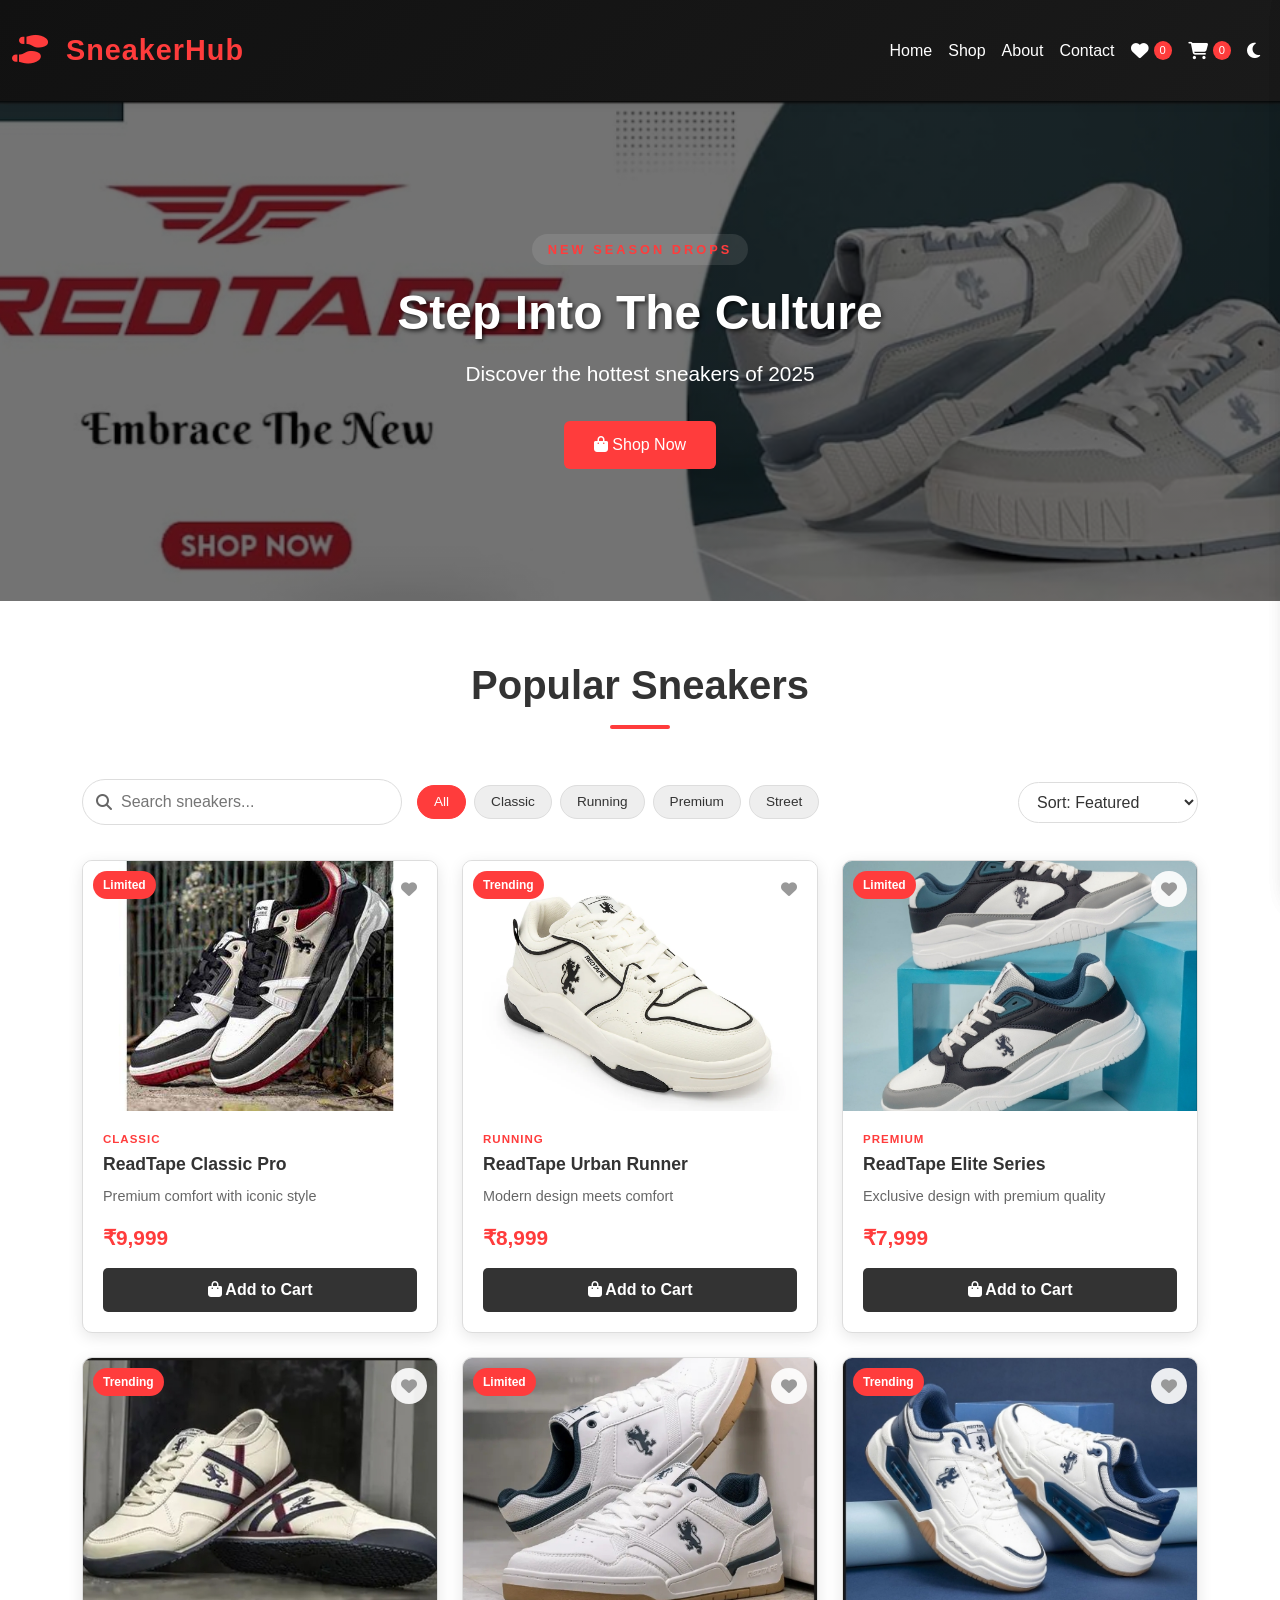
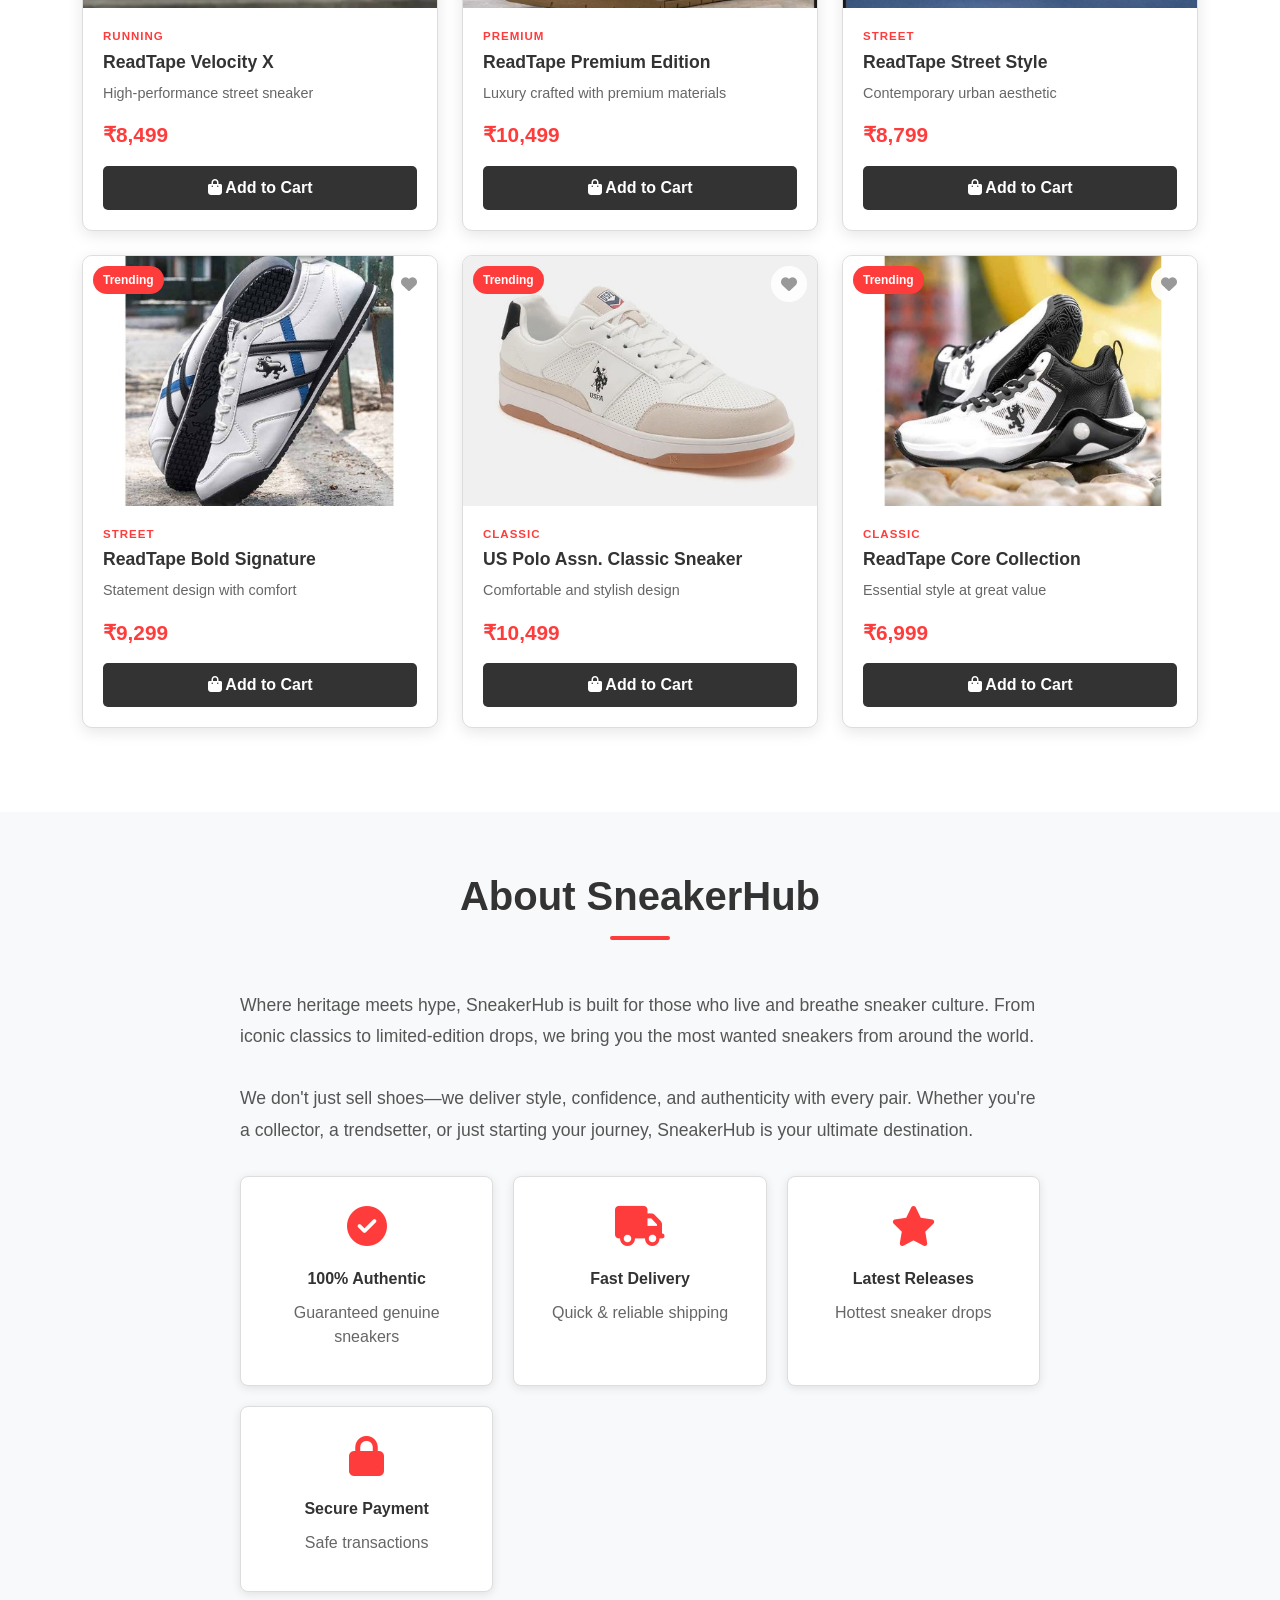
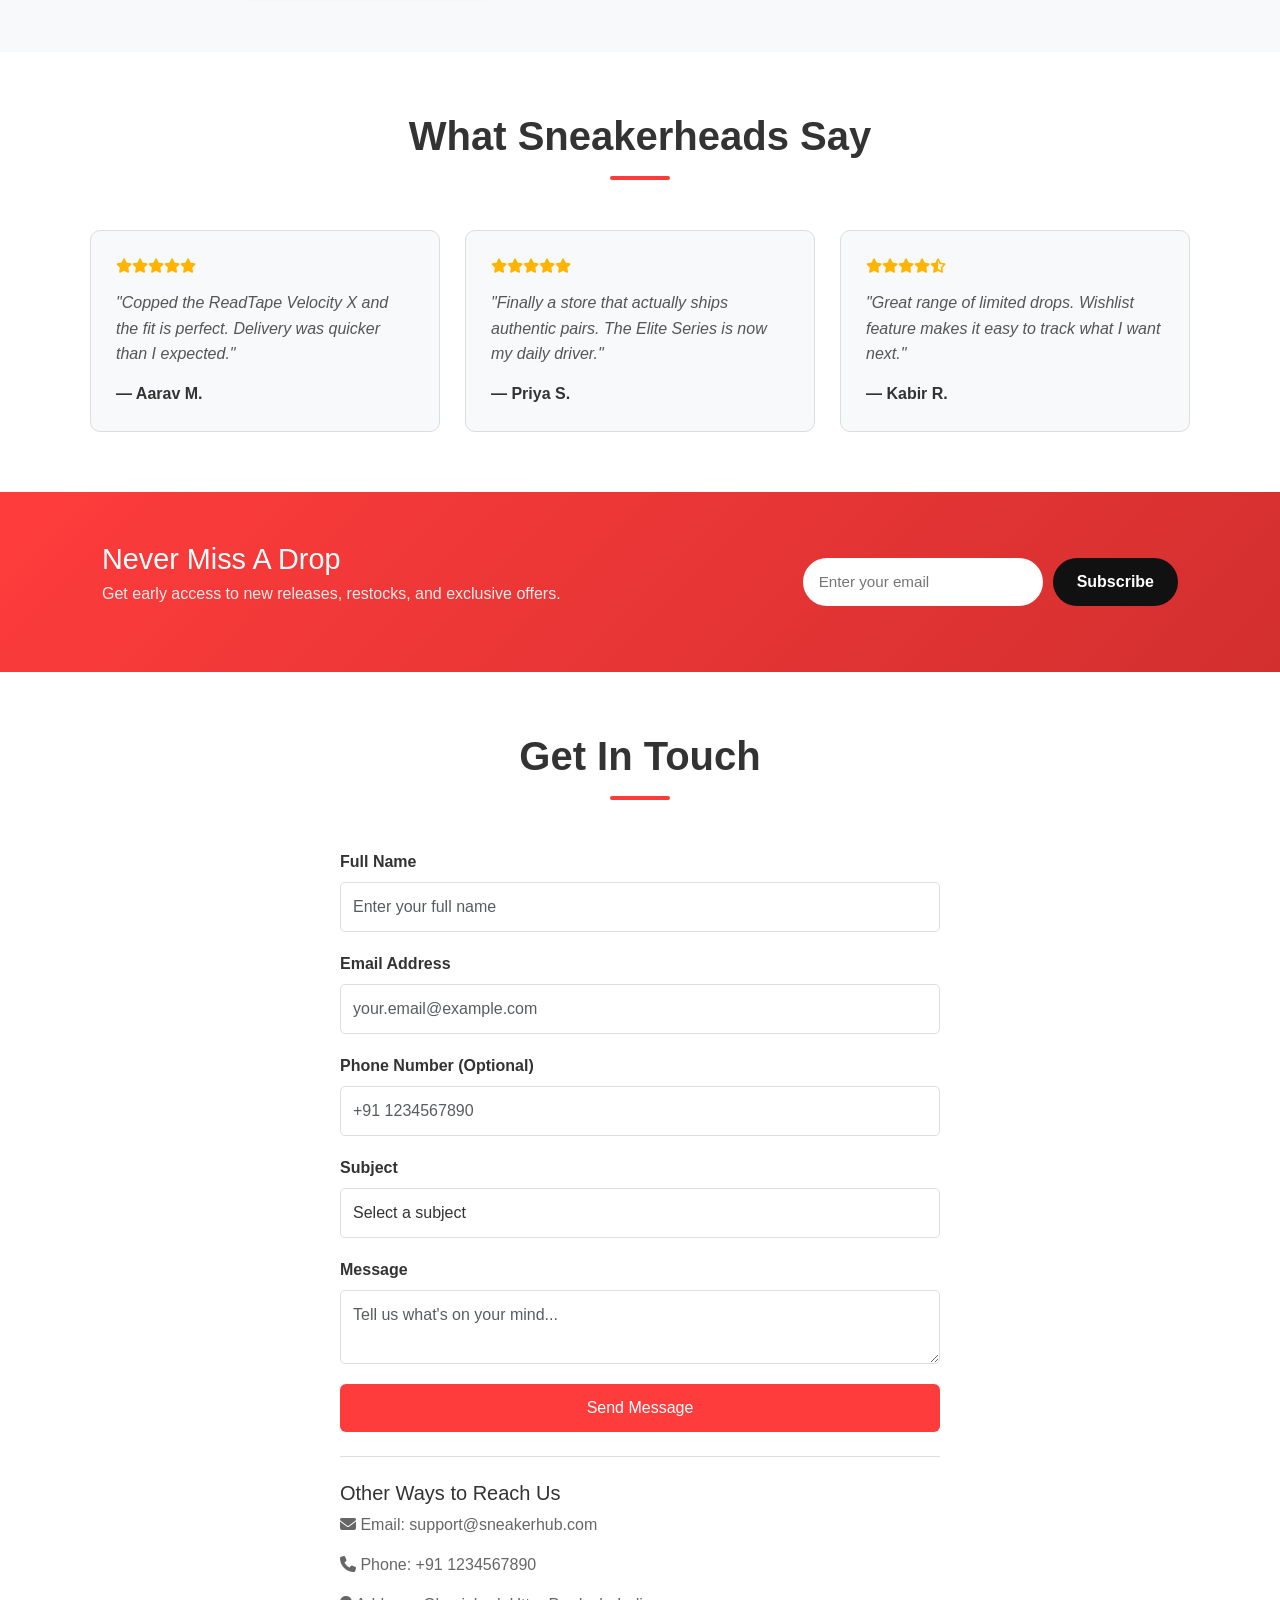
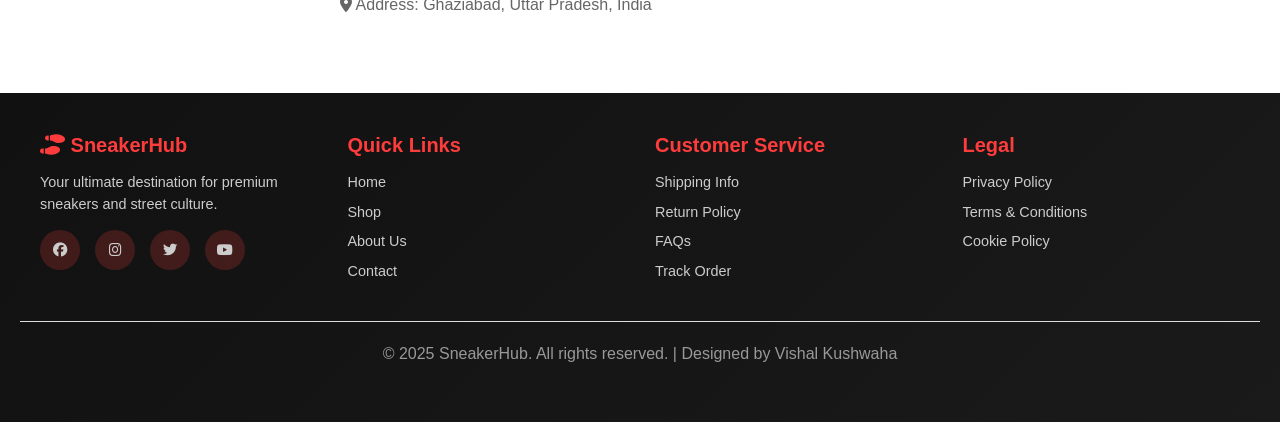
==== commit b70fae00: "docs updates the full project code" ====
--- a/index.html
+++ b/index.html
@@ -1,17 +1,31 @@
-<!DOCTYPE html>
+ <!DOCTYPE html>
 <html lang="en">
 <head>
   <meta charset="UTF-8">
   <meta name="viewport" content="width=device-width, initial-scale=1.0">
   <title>SneakerHub - Premium Sneaker Store</title>
-  
-<!-- Bootstrap CSS -->
-<link href="https://cdnjs.cloudflare.com/ajax/libs/bootstrap/5.3.0/css/bootstrap.min.css" rel="stylesheet">
-<!-- Font Awesome for icons -->
-<link href="https://cdnjs.cloudflare.com/ajax/libs/font-awesome/6.4.0/css/all.min.css" rel="stylesheet">
-<!-- Custom Styles -->
-<link href="css/styles.css" rel="stylesheet"></head>
+  <meta name="description" content="SneakerHub is your destination for premium, authentic sneakers. Shop the latest drops, classics, and limited editions with fast delivery across India.">
+
+  <!-- Open Graph -->
+  <meta property="og:title" content="SneakerHub - Premium Sneaker Store">
+  <meta property="og:description" content="Discover the hottest sneakers of 2025. 100% authentic, fast delivery, secure payment.">
+  <meta property="og:type" content="website">
+  <meta property="og:image" content="Assets/ProductIMG/cover.jpeg">
+
+  <!-- Favicon (inline SVG so no extra file is needed) -->
+  <link rel="icon" href="data:image/svg+xml,%3Csvg xmlns='http://www.w3.org/2000/svg' viewBox='0 0 100 100'%3E%3Ctext y='.9em' font-size='90'%3E%F0%9F%91%9F%3C/text%3E%3C/svg%3E">
+
+  <!-- Bootstrap CSS -->
+  <link href="https://cdnjs.cloudflare.com/ajax/libs/bootstrap/5.3.0/css/bootstrap.min.css" rel="stylesheet">
+  <!-- Font Awesome for icons -->
+  <link href="https://cdnjs.cloudflare.com/ajax/libs/font-awesome/6.4.0/css/all.min.css" rel="stylesheet">
+  <!-- Custom Styles -->
+  <link href="css/styles.css" rel="stylesheet">
+</head>
 <body>
+
+<!-- Skip link for keyboard / screen-reader users -->
+<a href="#home" class="skip-link">Skip to main content</a>
 
 <!-- Navigation -->
 <header>
@@ -24,19 +38,25 @@
         <span class="navbar-toggler-icon"></span>
       </button>
       <div class="collapse navbar-collapse" id="navbarNav">
-        <ul class="navbar-nav ms-auto">
+        <ul class="navbar-nav ms-auto align-items-lg-center">
           <li class="nav-item"><a class="nav-link" href="#home">Home</a></li>
           <li class="nav-item"><a class="nav-link" href="#products">Shop</a></li>
           <li class="nav-item"><a class="nav-link" href="#about">About</a></li>
           <li class="nav-item"><a class="nav-link" href="#contact">Contact</a></li>
           <li class="nav-item">
-            <a class="nav-link" href="#cart">
+            <button class="nav-link icon-btn" id="wishlist-toggle" title="View wishlist" aria-haspopup="dialog">
+              <i class="fas fa-heart"></i>
+              <span class="cart-badge" id="wishlist-count">0</span>
+            </button>
+          </li>
+          <li class="nav-item">
+            <button class="nav-link icon-btn" id="cart-toggle" title="View cart" aria-haspopup="dialog">
               <i class="fas fa-shopping-cart"></i>
               <span class="cart-badge" id="cart-count">0</span>
-            </a>
+            </button>
           </li>
           <li class="nav-item">
-            <button class="nav-link dark-mode-toggle" id="dark-mode-toggle" title="Toggle dark mode">
+            <button class="nav-link icon-btn dark-mode-toggle" id="dark-mode-toggle" title="Toggle dark mode">
               <i class="fas fa-moon"></i>
             </button>
           </li>
@@ -48,6 +68,7 @@
 
 <!-- Hero Section -->
 <section id="home" class="hero">
+  <span class="hero-eyebrow">New Season Drops</span>
   <h1>Step Into The Culture</h1>
   <p>Discover the hottest sneakers of 2025</p>
   <a href="#products" class="btn btn-primary">
@@ -58,50 +79,73 @@
 <!-- Products Section -->
 <section id="products" class="products">
   <div class="container">
-    <h2 class="section-title">Popular Sneakers</h2>
-    
+    <h2 class="section-title reveal">Popular Sneakers</h2>
+
+    <!-- Search, Filter & Sort Toolbar -->
+    <div class="shop-toolbar reveal">
+      <div class="search-box">
+        <i class="fas fa-search" aria-hidden="true"></i>
+        <input type="search" id="product-search" placeholder="Search sneakers..." aria-label="Search sneakers">
+      </div>
+
+      <div class="filter-group" id="category-filters" role="group" aria-label="Filter by category">
+        <button class="filter-chip active" data-category="all" type="button">All</button>
+      </div>
+
+      <select id="sort-select" class="sort-select" aria-label="Sort products">
+        <option value="default">Sort: Featured</option>
+        <option value="price-asc">Price: Low to High</option>
+        <option value="price-desc">Price: High to Low</option>
+        <option value="name-asc">Name: A to Z</option>
+      </select>
+    </div>
+
     <div class="row" id="products-grid">
-      <!-- Products will be loaded here by JavaScript -->
-    </div>
+                           <!-- Products will be loaded here by JavaScript -->
+    </div>
+
+    <p class="no-results" id="no-results" hidden>
+      <i class="fas fa-shoe-prints"></i> No sneakers match your search. Try a different keyword or filter.
+    </p>
   </div>
 </section>
 
 <!-- About Section -->
 <section id="about" class="about">
   <div class="container">
-    <h2 class="section-title">About SneakerHub</h2>
-    
+    <h2 class="section-title reveal">About SneakerHub</h2>
+
     <div class="about-content">
-      <p class="about-text">
-        Where heritage meets hype, SneakerHub is built for those who live and breathe sneaker culture. 
+      <p class="about-text reveal">
+        Where heritage meets hype, SneakerHub is built for those who live and breathe sneaker culture.
         From iconic classics to limited-edition drops, we bring you the most wanted sneakers from around the world.
       </p>
-      
-      <p class="about-text">
-        We don't just sell shoes—we deliver style, confidence, and authenticity with every pair. 
+
+      <p class="about-text reveal">
+        We don't just sell shoes—we deliver style, confidence, and authenticity with every pair.
         Whether you're a collector, a trendsetter, or just starting your journey, SneakerHub is your ultimate destination.
       </p>
 
       <div class="about-features">
-        <div class="feature-card">
+        <div class="feature-card reveal">
           <div class="feature-icon"><i class="fas fa-check-circle"></i></div>
           <div class="feature-title">100% Authentic</div>
           <p>Guaranteed genuine sneakers</p>
         </div>
-        
-        <div class="feature-card">
+
+        <div class="feature-card reveal">
           <div class="feature-icon"><i class="fas fa-truck"></i></div>
           <div class="feature-title">Fast Delivery</div>
           <p>Quick & reliable shipping</p>
         </div>
-        
-        <div class="feature-card">
+
+        <div class="feature-card reveal">
           <div class="feature-icon"><i class="fas fa-star"></i></div>
           <div class="feature-title">Latest Releases</div>
           <p>Hottest sneaker drops</p>
         </div>
-        
-        <div class="feature-card">
+
+        <div class="feature-card reveal">
           <div class="feature-icon"><i class="fas fa-lock"></i></div>
           <div class="feature-title">Secure Payment</div>
           <p>Safe transactions</p>
@@ -111,11 +155,53 @@
   </div>
 </section>
 
+<!-- Testimonials Section -->
+<section id="testimonials" class="testimonials">
+  <div class="container">
+    <h2 class="section-title reveal">What Sneakerheads Say</h2>
+
+    <div class="testimonial-grid">
+      <div class="testimonial-card reveal">
+        <div class="testimonial-stars"><i class="fas fa-star"></i><i class="fas fa-star"></i><i class="fas fa-star"></i><i class="fas fa-star"></i><i class="fas fa-star"></i></div>
+        <p>"Copped the ReadTape Velocity X and the fit is perfect. Delivery was quicker than I expected."</p>
+        <div class="testimonial-author">— Aarav M.</div>
+      </div>
+
+      <div class="testimonial-card reveal">
+        <div class="testimonial-stars"><i class="fas fa-star"></i><i class="fas fa-star"></i><i class="fas fa-star"></i><i class="fas fa-star"></i><i class="fas fa-star"></i></div>
+        <p>"Finally a store that actually ships authentic pairs. The Elite Series is now my daily driver."</p>
+        <div class="testimonial-author">— Priya S.</div>
+      </div>
+
+      <div class="testimonial-card reveal">
+        <div class="testimonial-stars"><i class="fas fa-star"></i><i class="fas fa-star"></i><i class="fas fa-star"></i><i class="fas fa-star"></i><i class="fas fa-star-half-alt"></i></div>
+        <p>"Great range of limited drops. Wishlist feature makes it easy to track what I want next."</p>
+        <div class="testimonial-author">— Kabir R.</div>
+      </div>
+    </div>
+  </div>
+</section>
+
+<!-- Newsletter Section -->
+<section id="newsletter" class="newsletter">
+  <div class="container newsletter-inner reveal">
+    <div>
+      <h2>Never Miss A Drop</h2>
+      <p>Get early access to new releases, restocks, and exclusive offers.</p>
+    </div>
+    <form id="newsletter-form" class="newsletter-form" novalidate>
+      <label for="newsletter-email" class="visually-hidden">Email address</label>
+      <input type="email" id="newsletter-email" placeholder="Enter your email" required>
+      <button type="submit">Subscribe</button>
+    </form>
+  </div>
+</section>
+
 <!-- Contact Section -->
 <section id="contact" class="contact">
   <div class="container">
-    <h2 class="section-title">Get In Touch</h2>
-    
+    <h2 class="section-title reveal">Get In Touch</h2>
+
     <div class="contact-container">
       <div class="success-message" id="success-message">
         <i class="fas fa-check-circle"></i> Thank you! Your message has been sent successfully. We'll respond within 24 hours.
@@ -200,10 +286,10 @@
       <h5><i class="fas fa-shoe-prints"></i> SneakerHub</h5>
       <p>Your ultimate destination for premium sneakers and street culture.</p>
       <div class="social-links">
-        <a href="https://facebook.com" target="_blank" title="Facebook"><i class="fab fa-facebook"></i></a>
-        <a href="https://instagram.com" target="_blank" title="Instagram"><i class="fab fa-instagram"></i></a>
-        <a href="https://twitter.com" target="_blank" title="Twitter"><i class="fab fa-twitter"></i></a>
-        <a href="https://youtube.com" target="_blank" title="YouTube"><i class="fab fa-youtube"></i></a>
+        <a href="https://facebook.com" target="_blank" rel="noopener" title="Facebook"><i class="fab fa-facebook"></i></a>
+        <a href="https://instagram.com" target="_blank" rel="noopener" title="Instagram"><i class="fab fa-instagram"></i></a>
+        <a href="https://twitter.com" target="_blank" rel="noopener" title="Twitter"><i class="fab fa-twitter"></i></a>
+        <a href="https://youtube.com" target="_blank" rel="noopener" title="YouTube"><i class="fab fa-youtube"></i></a>
       </div>
     </div>
 
@@ -236,6 +322,52 @@
   </div>
 </footer>
 
+<!-- Back to top button -->
+<button id="back-to-top" class="back-to-top" title="Back to top" aria-label="Back to top">
+  <i class="fas fa-arrow-up"></i>
+</button>
+
+<!-- Cart Drawer -->
+<div class="drawer-overlay" id="drawer-overlay"></div>
+
+<aside class="cart-drawer" id="cart-drawer" role="dialog" aria-modal="true" aria-labelledby="cart-drawer-title">
+  <div class="drawer-header">
+    <h3 id="cart-drawer-title"><i class="fas fa-shopping-cart"></i> Your Cart</h3>
+    <button class="drawer-close" id="cart-close" aria-label="Close cart">&times;</button>
+  </div>
+  <div class="drawer-body" id="cart-items">
+    <!-- Cart items rendered by JS -->
+  </div>
+  <div class="drawer-footer">
+    <div class="drawer-total">
+      <span>Subtotal</span>
+      <span id="cart-total">₹0</span>
+    </div>
+    <button class="btn btn-primary w-100" id="checkout-btn">Checkout</button>
+  </div>
+</aside>
+
+<!-- Wishlist Drawer -->
+<aside class="cart-drawer" id="wishlist-drawer" role="dialog" aria-modal="true" aria-labelledby="wishlist-drawer-title">
+  <div class="drawer-header">
+    <h3 id="wishlist-drawer-title"><i class="fas fa-heart"></i> Your Wishlist</h3>
+    <button class="drawer-close" id="wishlist-close" aria-label="Close wishlist">&times;</button>
+  </div>
+  <div class="drawer-body" id="wishlist-items">
+    <!-- Wishlist items rendered by JS -->
+  </div>
+</aside>
+
+<!-- Quick View Modal -->
+<div class="quickview-overlay" id="quickview-overlay">
+  <div class="quickview-modal" role="dialog" aria-modal="true" aria-labelledby="quickview-title">
+    <button class="drawer-close" id="quickview-close" aria-label="Close quick view">&times;</button>
+    <div class="quickview-body" id="quickview-body">
+      <!-- Product details rendered by JS -->
+    </div>
+  </div>
+</div>
+
 <!-- Scripts -->
 <script src="https://cdnjs.cloudflare.com/ajax/libs/bootstrap/5.3.0/js/bootstrap.bundle.min.js"></script>
 <script src="javascript/script.js"></script>
--- a/css/styles.css
+++ b/css/styles.css
@@ -1,6 +1,3 @@
-/* ============================================================================
-   CSS VARIABLES FOR THEMING
-   ============================================================================ */
 
 :root {
   /* Light Mode Colors */
@@ -22,6 +19,8 @@
   --error-border: #c3e6cb;
   --success-bg: #28a745;
   --ccc-color: #ccc;
+  --chip-bg: #eeeeee;
+  --overlay-color: rgba(0, 0, 0, 0.5);
 }
 
 /* Dark Mode Colors */
@@ -44,6 +43,8 @@
   --error-border: #2d5c2d;
   --success-bg: #2a6a2a;
   --ccc-color: #666;
+  --chip-bg: #333333;
+  --overlay-color: rgba(0, 0, 0, 0.7);
 }
 
 * {
@@ -52,6 +53,10 @@
   box-sizing: border-box;
 }
 
+html {
+  scroll-behavior: smooth;
+}
+
 body {
   font-family: 'Segoe UI', Tahoma, Geneva, Verdana, sans-serif;
   background-color: var(--bg-primary);
@@ -59,9 +64,54 @@
   transition: background-color 0.3s ease, color 0.3s ease;
 }
 
-/* ============================================================================
+.visually-hidden {
+  position: absolute;
+  width: 1px; height: 1px;
+  overflow: hidden;
+  clip: rect(0 0 0 0);
+  white-space: nowrap;
+}
+
+/* Accessible focus states everywhere */
+a:focus-visible,
+button:focus-visible,
+input:focus-visible,
+select:focus-visible,
+textarea:focus-visible {
+  outline: 3px solid var(--accent-color);
+  outline-offset: 2px;
+}
+
+/* Skip link (only visible when focused, helps keyboard users) */
+.skip-link {
+  position: absolute;
+  top: -60px;
+  left: 10px;
+  background: var(--accent-color);
+  color: #fff;
+  padding: 10px 16px;
+  border-radius: 6px;
+  z-index: 3000;
+  transition: top 0.2s ease;
+}
+
+.skip-link:focus {
+  top: 10px;
+}
+
+/* Respect users who prefer less motion */
+@media (prefers-reduced-motion: reduce) {
+  *, *::before, *::after {
+    animation-duration: 0.01ms !important;
+    animation-iteration-count: 1 !important;
+    transition-duration: 0.01ms !important;
+    scroll-behavior: auto !important;
+  }
+}
+
+/* ==========================================================================
    HEADER & NAVIGATION
-   ============================================================================ */
+   ========================================================================== */
 
 header {
   background: var(--header-bg);
@@ -85,18 +135,18 @@
   margin-right: 0.5rem;
 }
 
-nav a {
+nav a.nav-link {
   color: white !important;
   transition: all 0.3s ease;
   font-weight: 500;
   position: relative;
 }
 
-nav a:hover {
+nav a.nav-link:hover {
   color: var(--accent-color) !important;
 }
 
-nav a::after {
+nav a.nav-link::after {
   content: '';
   position: absolute;
   bottom: -5px;
@@ -107,37 +157,42 @@
   transition: width 0.3s ease;
 }
 
-nav a:hover::after {
+nav a.nav-link:hover::after {
   width: 100%;
+}
+
+.icon-btn {
+  background: none;
+  border: none;
+  color: white !important;
+  padding: 0.5rem 0.8rem;
+  cursor: pointer;
+  font-size: 1.1rem;
+  transition: all 0.3s ease;
+  display: flex;
+  align-items: center;
+  justify-content: center;
+  position: relative;
+}
+
+.icon-btn:hover {
+  color: var(--accent-color) !important;
+  transform: translateY(-2px);
 }
 
 .cart-badge {
   background: var(--accent-color);
   color: white;
   border-radius: 50%;
-  padding: 2px 6px;
-  font-size: 0.75rem;
+  padding: 1px 6px;
+  font-size: 0.7rem;
   margin-left: 5px;
+  min-width: 18px;
+  display: inline-block;
+  text-align: center;
 }
 
 /* Dark Mode Toggle Button */
-.dark-mode-toggle {
-  background: none;
-  border: none;
-  color: white !important;
-  padding: 0.5rem 1rem;
-  cursor: pointer;
-  font-size: 1.2rem;
-  transition: all 0.3s ease;
-  display: flex;
-  align-items: center;
-  justify-content: center;
-}
-
-.dark-mode-toggle:hover {
-  color: var(--accent-color) !important;
-}
-
 .dark-mode-toggle i {
   transition: transform 0.3s ease;
 }
@@ -146,13 +201,13 @@
   transform: rotate(180deg);
 }
 
-/* ============================================================================
+/* ==========================================================================
    HERO SECTION
-   ============================================================================ */
+   ========================================================================== */
 
 .hero {
   background:
-    linear-gradient(rgba(0, 0, 0, 0.5), rgba(0, 0, 0, 0.5)),
+    linear-gradient(rgba(0, 0, 0, 0.55), rgba(0, 0, 0, 0.55)),
     url("../Assets/ProductIMG/cover.jpeg") center/cover no-repeat;
   color: white;
   padding: 100px 20px;
@@ -163,6 +218,20 @@
   justify-content: center;
   align-items: center;
   transition: all 0.3s ease;
+}
+
+.hero-eyebrow {
+  display: inline-block;
+  text-transform: uppercase;
+  letter-spacing: 3px;
+  font-size: 0.8rem;
+  font-weight: 700;
+  color: var(--accent-color);
+  background: rgba(255, 255, 255, 0.1);
+  padding: 6px 16px;
+  border-radius: 20px;
+  margin-bottom: 1.2rem;
+  animation: slideDown 0.8s ease;
 }
 
 .hero h1 {
@@ -203,9 +272,22 @@
   to { opacity: 1; transform: translateY(0); }
 }
 
-/* ============================================================================
+/* Scroll-reveal: elements fade/slide in once they enter the viewport.
+   JS toggles the "in-view" class via IntersectionObserver. */
+.reveal {
+  opacity: 0;
+  transform: translateY(24px);
+  transition: opacity 0.6s ease, transform 0.6s ease;
+}
+
+.reveal.in-view {
+  opacity: 1;
+  transform: translateY(0);
+}
+
+/* ==========================================================================
    PRODUCTS SECTION
-   ============================================================================ */
+   ========================================================================== */
 
 .products {
   padding: 60px 20px;
@@ -236,6 +318,96 @@
   border-radius: 2px;
 }
 
+/* Search / Filter / Sort toolbar */
+.shop-toolbar {
+  display: flex;
+  flex-wrap: wrap;
+  align-items: center;
+  justify-content: space-between;
+  gap: 15px;
+  margin-bottom: 35px;
+}
+
+.search-box {
+  position: relative;
+  flex: 1 1 240px;
+  max-width: 320px;
+}
+
+.search-box i {
+  position: absolute;
+  left: 14px;
+  top: 50%;
+  transform: translateY(-50%);
+  color: var(--text-secondary);
+}
+
+.search-box input {
+  width: 100%;
+  padding: 10px 14px 10px 38px;
+  border-radius: 25px;
+  border: 1px solid var(--form-border);
+  background: var(--form-bg);
+  color: var(--text-primary);
+  transition: all 0.3s ease;
+}
+
+.search-box input:focus {
+  border-color: var(--accent-color);
+  box-shadow: 0 0 0 0.15rem rgba(255, 60, 60, 0.2);
+}
+
+.filter-group {
+  display: flex;
+  flex-wrap: wrap;
+  gap: 8px;
+  flex: 2 1 300px;
+}
+
+.filter-chip {
+  background: var(--chip-bg);
+  color: var(--text-primary);
+  border: 1px solid var(--border-color);
+  padding: 6px 16px;
+  border-radius: 20px;
+  font-size: 0.85rem;
+  cursor: pointer;
+  transition: all 0.25s ease;
+}
+
+.filter-chip:hover {
+  border-color: var(--accent-color);
+}
+
+.filter-chip.active {
+  background: var(--accent-color);
+  color: white;
+  border-color: var(--accent-color);
+}
+
+.sort-select {
+  padding: 10px 14px;
+  border-radius: 25px;
+  border: 1px solid var(--form-border);
+  background: var(--form-bg);
+  color: var(--text-primary);
+  cursor: pointer;
+}
+
+.no-results {
+  text-align: center;
+  padding: 40px 0;
+  color: var(--text-secondary);
+  font-size: 1.1rem;
+}
+
+.no-results i {
+  display: block;
+  font-size: 2rem;
+  margin-bottom: 10px;
+  color: var(--accent-color);
+}
+
 .product-card {
   background: var(--bg-secondary);
   border-radius: 10px;
@@ -244,30 +416,37 @@
   transition: all 0.3s ease;
   height: 100%;
   border: 1px solid var(--border-color);
+  display: flex;
+  flex-direction: column;
 }
 
 .product-card:hover {
   transform: translateY(-10px);
   box-shadow: 0 10px 30px var(--shadow-color-dark);
+}
+
+.product-image-wrap {
+  position: relative;
+  overflow: hidden;
+  height: 250px;
 }
 
 .product-image {
   width: 100%;
   height: 250px;
   object-fit: cover;
-  position: relative;
-  overflow: hidden;
-  transition: transform 0.3s ease;
-}
-
-.product-image:hover {
-  transform: scale(1.1);
+  display: block;
+  transition: transform 0.4s ease;
+}
+
+.product-card:hover .product-image {
+  transform: scale(1.08);
 }
 
 .product-badge {
   position: absolute;
   top: 10px;
-  right: 10px;
+  left: 10px;
   background: var(--accent-color);
   color: white;
   padding: 5px 10px;
@@ -276,8 +455,65 @@
   font-weight: bold;
 }
 
+.wishlist-btn {
+  position: absolute;
+  top: 10px;
+  right: 10px;
+  width: 36px;
+  height: 36px;
+  border-radius: 50%;
+  border: none;
+  background: rgba(255, 255, 255, 0.9);
+  color: #999;
+  display: flex;
+  align-items: center;
+  justify-content: center;
+  cursor: pointer;
+  transition: all 0.25s ease;
+  font-size: 1rem;
+}
+
+.wishlist-btn:hover {
+  transform: scale(1.1);
+}
+
+.wishlist-btn.active {
+  color: var(--accent-color);
+}
+
+.quickview-btn {
+  position: absolute;
+  bottom: -50px;
+  left: 0;
+  right: 0;
+  text-align: center;
+  background: rgba(0, 0, 0, 0.75);
+  color: white;
+  border: none;
+  padding: 10px;
+  font-size: 0.85rem;
+  cursor: pointer;
+  transition: bottom 0.3s ease;
+}
+
+.product-image-wrap:hover .quickview-btn {
+  bottom: 0;
+}
+
 .product-body {
   padding: 20px;
+  display: flex;
+  flex-direction: column;
+  flex: 1;
+}
+
+.product-category {
+  font-size: 0.72rem;
+  text-transform: uppercase;
+  letter-spacing: 1px;
+  color: var(--accent-color);
+  font-weight: 700;
+  margin-bottom: 6px;
 }
 
 .product-title {
@@ -313,17 +549,18 @@
   cursor: pointer;
   transition: all 0.3s ease;
   font-weight: bold;
+  margin-top: auto;
 }
 
 .product-button:hover {
   background: var(--accent-color);
   color: white;
-  transform: scale(1.05);
-}
-
-/* ============================================================================
+  transform: scale(1.03);
+}
+
+/* ==========================================================================
    ABOUT SECTION
-   ============================================================================ */
+   ========================================================================== */
 
 .about {
   padding: 60px 20px;
@@ -385,9 +622,115 @@
   transition: color 0.3s ease;
 }
 
-/* ============================================================================
+/* ==========================================================================
+   TESTIMONIALS SECTION
+   ========================================================================== */
+
+.testimonials {
+  padding: 60px 20px;
+  background: var(--bg-secondary);
+}
+
+.testimonial-grid {
+  display: grid;
+  grid-template-columns: repeat(auto-fit, minmax(260px, 1fr));
+  gap: 25px;
+  max-width: 1100px;
+  margin: 0 auto;
+}
+
+.testimonial-card {
+  background: var(--bg-primary);
+  border: 1px solid var(--border-color);
+  border-radius: 10px;
+  padding: 25px;
+  transition: all 0.3s ease;
+}
+
+.testimonial-card:hover {
+  transform: translateY(-5px);
+  box-shadow: 0 8px 20px var(--shadow-color);
+}
+
+.testimonial-stars {
+  color: #ffb400;
+  margin-bottom: 12px;
+  font-size: 0.9rem;
+}
+
+.testimonial-card p {
+  color: var(--text-tertiary);
+  font-style: italic;
+  margin-bottom: 15px;
+  line-height: 1.6;
+}
+
+.testimonial-author {
+  font-weight: 700;
+  color: var(--text-primary);
+}
+
+/* ==========================================================================
+   NEWSLETTER SECTION
+   ========================================================================== */
+
+.newsletter {
+  padding: 50px 20px;
+  background: linear-gradient(135deg, var(--accent-color), var(--accent-dark));
+  color: white;
+}
+
+.newsletter-inner {
+  display: flex;
+  flex-wrap: wrap;
+  align-items: center;
+  justify-content: space-between;
+  gap: 25px;
+  max-width: 1100px;
+}
+
+.newsletter-inner h2 {
+  font-size: 1.8rem;
+  margin-bottom: 6px;
+}
+
+.newsletter-inner p {
+  opacity: 0.9;
+}
+
+.newsletter-form {
+  display: flex;
+  gap: 10px;
+  flex-wrap: wrap;
+}
+
+.newsletter-form input {
+  padding: 12px 16px;
+  border-radius: 25px;
+  border: none;
+  min-width: 240px;
+  font-size: 0.95rem;
+}
+
+.newsletter-form button {
+  background: #111;
+  color: white;
+  border: none;
+  padding: 12px 24px;
+  border-radius: 25px;
+  font-weight: bold;
+  cursor: pointer;
+  transition: all 0.3s ease;
+}
+
+.newsletter-form button:hover {
+  background: #000;
+  transform: translateY(-2px);
+}
+
+/* ==========================================================================
    CONTACT SECTION
-   ============================================================================ */
+   ========================================================================== */
 
 .contact {
   padding: 60px 20px;
@@ -479,9 +822,9 @@
   transition: border-color 0.3s ease;
 }
 
-/* ============================================================================
+/* ==========================================================================
    FOOTER
-   ============================================================================ */
+   ========================================================================== */
 
 footer {
   background: var(--header-bg);
@@ -512,6 +855,7 @@
   margin-bottom: 8px;
   text-decoration: none;
   transition: color 0.3s ease;
+  display: block;
 }
 
 .footer-section a:hover {
@@ -549,9 +893,339 @@
   transition: border-color 0.3s ease;
 }
 
-/* ============================================================================
+/* ==========================================================================
+   BACK TO TOP BUTTON
+   ========================================================================== */
+
+.back-to-top {
+  position: fixed;
+  bottom: 25px;
+  right: 25px;
+  width: 46px;
+  height: 46px;
+  border-radius: 50%;
+  border: none;
+  background: var(--accent-color);
+  color: white;
+  font-size: 1.1rem;
+  cursor: pointer;
+  box-shadow: 0 4px 15px var(--shadow-color-dark);
+  opacity: 0;
+  visibility: hidden;
+  transform: translateY(15px);
+  transition: all 0.3s ease;
+  z-index: 1500;
+}
+
+.back-to-top.show {
+  opacity: 1;
+  visibility: visible;
+  transform: translateY(0);
+}
+
+.back-to-top:hover {
+  background: var(--accent-dark);
+  transform: translateY(-4px);
+}
+
+/* ==========================================================================
+   CART / WISHLIST DRAWER
+   ========================================================================== */
+
+.drawer-overlay {
+  position: fixed;
+  inset: 0;
+  background: var(--overlay-color);
+  opacity: 0;
+  visibility: hidden;
+  transition: opacity 0.3s ease, visibility 0.3s ease;
+  z-index: 1900;
+}
+
+.drawer-overlay.show {
+  opacity: 1;
+  visibility: visible;
+}
+
+.cart-drawer {
+  position: fixed;
+  top: 0;
+  right: -420px;
+  width: 100%;
+  max-width: 400px;
+  height: 100%;
+  background: var(--bg-secondary);
+  box-shadow: -5px 0 25px var(--shadow-color-dark);
+  z-index: 1950;
+  transition: right 0.35s ease;
+  display: flex;
+  flex-direction: column;
+}
+
+.cart-drawer.open {
+  right: 0;
+}
+
+.drawer-header {
+  display: flex;
+  justify-content: space-between;
+  align-items: center;
+  padding: 20px;
+  border-bottom: 1px solid var(--border-color);
+}
+
+.drawer-header h3 {
+  font-size: 1.2rem;
+  color: var(--text-primary);
+}
+
+.drawer-close {
+  background: none;
+  border: none;
+  font-size: 1.6rem;
+  line-height: 1;
+  cursor: pointer;
+  color: var(--text-secondary);
+}
+
+.drawer-close:hover {
+  color: var(--accent-color);
+}
+
+.drawer-body {
+  flex: 1;
+  overflow-y: auto;
+  padding: 15px 20px;
+}
+
+.drawer-empty {
+  text-align: center;
+  color: var(--text-secondary);
+  padding: 60px 10px;
+}
+
+.drawer-empty i {
+  font-size: 2.5rem;
+  display: block;
+  margin-bottom: 15px;
+  color: var(--border-color);
+}
+
+.cart-item {
+  display: flex;
+  gap: 12px;
+  padding: 14px 0;
+  border-bottom: 1px solid var(--border-color);
+  align-items: center;
+}
+
+.cart-item img {
+  width: 64px;
+  height: 64px;
+  object-fit: cover;
+  border-radius: 6px;
+  flex-shrink: 0;
+}
+
+.cart-item-info {
+  flex: 1;
+  min-width: 0;
+}
+
+.cart-item-info h6 {
+  font-size: 0.9rem;
+  color: var(--text-primary);
+  margin-bottom: 4px;
+  white-space: nowrap;
+  overflow: hidden;
+  text-overflow: ellipsis;
+}
+
+.cart-item-price {
+  color: var(--accent-color);
+  font-weight: 700;
+  font-size: 0.9rem;
+}
+
+.qty-controls {
+  display: flex;
+  align-items: center;
+  gap: 8px;
+  margin-top: 6px;
+}
+
+.qty-controls button {
+  width: 24px;
+  height: 24px;
+  border-radius: 50%;
+  border: 1px solid var(--border-color);
+  background: var(--bg-primary);
+  color: var(--text-primary);
+  cursor: pointer;
+  line-height: 1;
+  display: flex;
+  align-items: center;
+  justify-content: center;
+}
+
+.qty-controls button:hover {
+  border-color: var(--accent-color);
+  color: var(--accent-color);
+}
+
+.cart-item-remove {
+  background: none;
+  border: none;
+  color: var(--text-secondary);
+  cursor: pointer;
+  font-size: 1rem;
+  align-self: flex-start;
+}
+
+.cart-item-remove:hover {
+  color: var(--accent-color);
+}
+
+.drawer-footer {
+  padding: 18px 20px;
+  border-top: 1px solid var(--border-color);
+}
+
+.drawer-total {
+  display: flex;
+  justify-content: space-between;
+  font-size: 1.1rem;
+  font-weight: 700;
+  margin-bottom: 14px;
+  color: var(--text-primary);
+}
+
+/* Wishlist item card (reuses cart-item base look) */
+.wishlist-item-actions {
+  display: flex;
+  gap: 8px;
+  margin-top: 8px;
+}
+
+.wishlist-item-actions button {
+  font-size: 0.78rem;
+  padding: 5px 10px;
+  border-radius: 5px;
+  border: 1px solid var(--border-color);
+  background: var(--bg-primary);
+  color: var(--text-primary);
+  cursor: pointer;
+  transition: all 0.25s ease;
+}
+
+.wishlist-item-actions button.primary {
+  background: var(--accent-color);
+  color: white;
+  border-color: var(--accent-color);
+}
+
+.wishlist-item-actions button:hover {
+  opacity: 0.85;
+}
+
+/* ==========================================================================
+   QUICK VIEW MODAL
+   ========================================================================== */
+
+.quickview-overlay {
+  position: fixed;
+  inset: 0;
+  background: var(--overlay-color);
+  display: flex;
+  align-items: center;
+  justify-content: center;
+  z-index: 2100;
+  opacity: 0;
+  visibility: hidden;
+  transition: opacity 0.3s ease, visibility 0.3s ease;
+  padding: 20px;
+}
+
+.quickview-overlay.show {
+  opacity: 1;
+  visibility: visible;
+}
+
+.quickview-modal {
+  background: var(--bg-secondary);
+  border-radius: 12px;
+  max-width: 700px;
+  width: 100%;
+  max-height: 90vh;
+  overflow-y: auto;
+  position: relative;
+  transform: scale(0.92);
+  transition: transform 0.3s ease;
+}
+
+.quickview-overlay.show .quickview-modal {
+  transform: scale(1);
+}
+
+.quickview-modal .drawer-close {
+  position: absolute;
+  top: 12px;
+  right: 16px;
+  z-index: 2;
+}
+
+.quickview-body {
+  display: grid;
+  grid-template-columns: 1fr 1fr;
+  gap: 0;
+}
+
+.quickview-body img {
+  width: 100%;
+  height: 100%;
+  min-height: 280px;
+  object-fit: cover;
+  border-radius: 12px 0 0 12px;
+}
+
+.quickview-details {
+  padding: 30px;
+  display: flex;
+  flex-direction: column;
+}
+
+.quickview-details .product-category {
+  margin-bottom: 8px;
+}
+
+.quickview-details h3 {
+  color: var(--text-primary);
+  margin-bottom: 10px;
+}
+
+.quickview-details p.desc {
+  color: var(--text-secondary);
+  margin-bottom: 15px;
+  line-height: 1.6;
+}
+
+.quickview-details .product-price {
+  font-size: 1.6rem;
+}
+
+@media (max-width: 600px) {
+  .quickview-body {
+    grid-template-columns: 1fr;
+  }
+  .quickview-body img {
+    border-radius: 12px 12px 0 0;
+    min-height: 200px;
+  }
+}
+
+/* ==========================================================================
    LOADING ANIMATION
-   ============================================================================ */
+   ========================================================================== */
 
 .spinner {
   display: none;
@@ -571,9 +1245,9 @@
   display: inline-block;
 }
 
-/* ============================================================================
+/* ==========================================================================
    TOAST NOTIFICATION
-   ============================================================================ */
+   ========================================================================== */
 
 .toast-notification {
   position: fixed;
@@ -584,7 +1258,7 @@
   padding: 15px 20px;
   border-radius: 5px;
   box-shadow: 0 4px 15px var(--shadow-color-dark);
-  z-index: 2000;
+  z-index: 2200;
   animation: slideInRight 0.3s ease;
   max-width: 300px;
   transition: all 0.3s ease;
@@ -594,6 +1268,10 @@
   background: #dc3545;
 }
 
+.toast-notification.info {
+  background: #17a2b8;
+}
+
 @keyframes slideInRight {
   from { transform: translateX(400px); opacity: 0; }
   to { transform: translateX(0); opacity: 1; }
@@ -604,9 +1282,9 @@
   to { transform: translateX(400px); opacity: 0; }
 }
 
-/* ============================================================================
+/* ==========================================================================
    RESPONSIVE DESIGN
-   ============================================================================ */
+   ========================================================================== */
 
 @media (max-width: 768px) {
   .hero h1 {
@@ -638,4 +1316,22 @@
     right: 20px;
     max-width: none;
   }
+
+  .cart-drawer {
+    max-width: 100%;
+  }
+
+  .newsletter-inner {
+    text-align: center;
+    justify-content: center;
+  }
+
+  .shop-toolbar {
+    flex-direction: column;
+    align-items: stretch;
+  }
+
+  .search-box {
+    max-width: none;
+  }
 }
